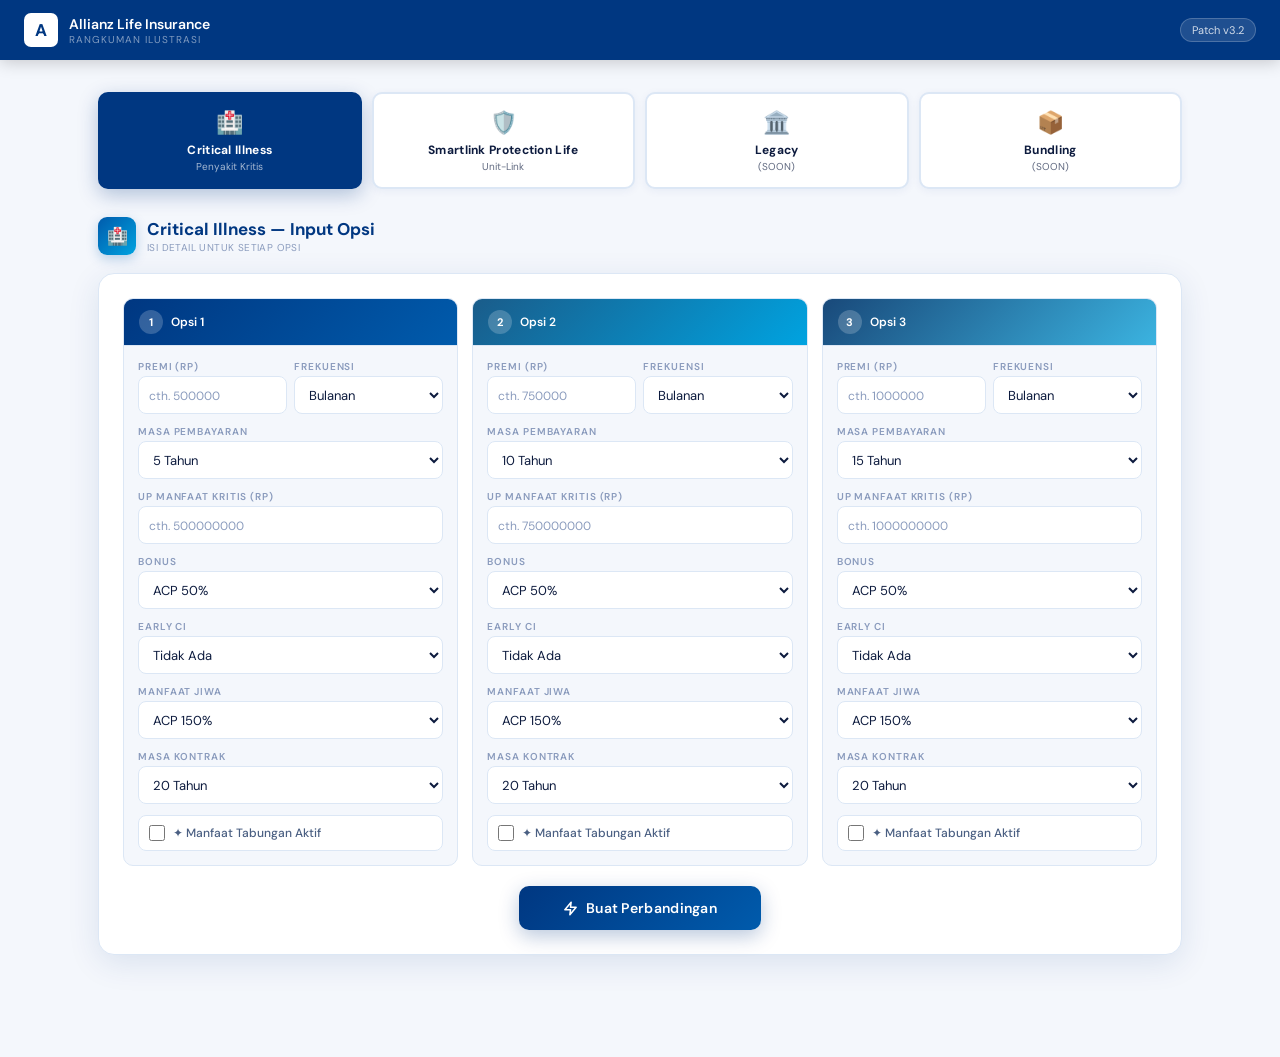
==== index.html @ 0ed9e5e1 "Update index.html" ====
<!DOCTYPE html>
<html lang="id">
<head>
<meta charset="UTF-8"/>
<link rel="apple-touch-icon" sizes="1024x1024" href="./icon-1024x1024.png">
<link rel="manifest" href="./manifest.json">
<meta name="viewport" content="width=device-width, initial-scale=1.0"/>
<meta name="apple-mobile-web-app-capable" content="yes"/>
<meta name="apple-mobile-web-app-status-bar-style" content="black-translucent"/>
<meta name="apple-mobile-web-app-title" content="Venterprise App"/>
<title>Proposal Tool</title>
<style>
@import url('https://fonts.googleapis.com/css2?family=DM+Sans:wght@300;400;500;600;700&display=swap');
:root{
  --blue:#003781;--blue-mid:#005BAC;--accent:#00A3E0;--blue-sky:#E8F1FB;
  --green:#1A9E6B;--green-bg:#DCFAED;--red:#D0021B;
  --gold:#C9A84C;--gold-bg:#FDF6E3;
  --bg:#F4F7FC;--card:#fff;--border:#DCE7F5;
  --text:#0D1B3E;--text2:#4A5F82;--text3:#8A9BBD;
  --sh:0 8px 32px rgba(0,55,129,.11);--sh-lg:0 20px 60px rgba(0,55,129,.15);
  --r:16px;--rsm:10px;
}
*,*::before,*::after{box-sizing:border-box;margin:0;padding:0}
body{font-family:'DM Sans',sans-serif;background:var(--bg);color:var(--text);min-height:100vh}

/* ── TOPBAR ── */
.topbar{background:var(--blue);height:60px;display:flex;align-items:center;justify-content:space-between;padding:0 24px;position:sticky;top:0;z-index:200;box-shadow:0 2px 16px rgba(0,0,0,.2)}
.tl{display:flex;align-items:center;gap:11px}
.lbox{width:34px;height:34px;background:#fff;border-radius:7px;display:flex;align-items:center;justify-content:center;font-size:17px;font-weight:700;color:var(--blue)}
.ttl{font-size:14px;font-weight:600;color:#fff}
.tsub{font-size:10px;color:rgba(255,255,255,.5);letter-spacing:1px;text-transform:uppercase}
.tbadge{background:rgba(255,255,255,.12);border:1px solid rgba(255,255,255,.2);color:rgba(255,255,255,.8);font-size:11px;padding:4px 11px;border-radius:20px}

/* ── PAGE ── */
.page{max-width:1120px;margin:0 auto;padding:32px 18px 80px}

/* ── PRODUCT TABS ── */
.prod-tabs{display:flex;gap:10px;margin-bottom:28px;flex-wrap:wrap}
.ptab{flex:1;min-width:120px;padding:14px 10px;border:2px solid var(--border);border-radius:var(--rsm);background:#fff;cursor:pointer;text-align:center;transition:all .18s;box-shadow:0 2px 8px rgba(0,55,129,.06)}
.ptab:hover{border-color:var(--blue-mid);transform:translateY(-1px)}
.ptab.active{border-color:var(--blue);background:var(--blue);color:#fff;box-shadow:0 6px 20px rgba(0,55,129,.28)}
.ptab-ico{font-size:22px;margin-bottom:5px}
.ptab-lbl{font-size:12px;font-weight:700;letter-spacing:.3px}
.ptab-sub{font-size:10px;opacity:.65;margin-top:2px}

/* ── SECTION HEADER ── */
.sec-hd{display:flex;align-items:center;gap:11px;margin-bottom:18px}
.sec-ico{width:38px;height:38px;border-radius:9px;background:linear-gradient(135deg,var(--blue-mid),var(--accent));display:flex;align-items:center;justify-content:center;font-size:17px;box-shadow:0 4px 12px rgba(0,91,172,.25)}
.sec-lbl{font-size:17px;font-weight:700;color:var(--blue)}
.sec-lbl small{display:block;font-size:10px;font-weight:400;color:var(--text3);letter-spacing:.4px;margin-top:1px}

/* ── CARD ── */
.card{background:#fff;border-radius:var(--r);box-shadow:var(--sh);border:1px solid var(--border);padding:24px;margin-bottom:22px}

/* ── OPTS GRID ── */
.opts-grid{display:grid;grid-template-columns:repeat(3,1fr);gap:14px}
.opt-col{background:var(--bg);border-radius:var(--rsm);border:1.5px solid var(--border);overflow:hidden;transition:border-color .18s,box-shadow .18s}
.opt-col:hover{border-color:var(--blue-mid);box-shadow:0 2px 10px rgba(0,55,129,.1)}
.opt-hd{padding:11px 15px;display:flex;align-items:center;gap:8px;border-bottom:1px solid var(--border)}
.opt-hd.c1{background:linear-gradient(135deg,var(--blue),var(--blue-mid))}
.opt-hd.c2{background:linear-gradient(135deg,#1a5c8a,var(--accent))}
.opt-hd.c3{background:linear-gradient(135deg,#19497a,#3bb3e0)}
.opt-num{width:24px;height:24px;border-radius:50%;background:rgba(255,255,255,.2);display:flex;align-items:center;justify-content:center;font-size:11px;font-weight:700;color:#fff}
.opt-title{font-size:12px;font-weight:600;color:#fff}
.opt-fields{padding:14px;display:flex;flex-direction:column;gap:11px}

/* ── FIELD ── */
.fld label{display:block;font-size:10px;font-weight:600;letter-spacing:.9px;text-transform:uppercase;color:var(--text3);margin-bottom:3px}
.fld input,.fld select{width:100%;height:38px;border:1.5px solid var(--border);border-radius:8px;padding:0 10px;font-family:'DM Sans',sans-serif;font-size:13px;color:var(--text);background:#fff;outline:none;transition:border-color .16s,box-shadow .16s}
.fld input:focus,.fld select:focus{border-color:var(--blue-mid);box-shadow:0 0 0 3px rgba(0,91,172,.08)}
.fld input::placeholder{color:var(--text3);font-size:12px}
.fld-row{display:grid;grid-template-columns:1fr 1fr;gap:7px}

/* ── CHECKBOX FIELD ── */
.chk-fld{display:flex;align-items:center;gap:8px;cursor:pointer;padding:9px 10px;border:1.5px solid var(--border);border-radius:8px;background:#fff;transition:border-color .16s,background .16s}
.chk-fld:hover{border-color:var(--blue-mid)}
.chk-fld.checked{border-color:var(--green);background:var(--green-bg)}
.chk-fld input[type=checkbox]{width:16px;height:16px;accent-color:var(--green);cursor:pointer;flex-shrink:0}
.chk-fld span{font-size:12px;font-weight:500;color:var(--text2)}

/* ── BTN ── */
.btn-row{display:flex;justify-content:center;margin-top:20px}
.btn-gen{background:linear-gradient(135deg,var(--blue),var(--blue-mid));color:#fff;border:none;border-radius:var(--rsm);padding:13px 44px;font-family:'DM Sans',sans-serif;font-size:14px;font-weight:600;cursor:pointer;letter-spacing:.3px;display:flex;align-items:center;gap:8px;box-shadow:0 6px 20px rgba(0,55,129,.28);transition:transform .14s,box-shadow .14s}
.btn-gen:hover{transform:translateY(-2px);box-shadow:0 10px 28px rgba(0,55,129,.36)}

/* ── PANEL VISIBILITY ── */
.prod-panel{display:none}
.prod-panel.active{display:block}

/* ── DIVIDER ── */
.divider{height:2px;background:linear-gradient(to right,transparent,var(--border),transparent);margin:32px 0;display:none}

/* ── RESULT ── */
.result-area{display:none}
.result-area.on{display:block}
.res-card{background:#fff;border-radius:20px;box-shadow:var(--sh-lg);border:1px solid var(--border);overflow:hidden}

/* Result header */
.res-hd{background:linear-gradient(135deg,var(--blue) 0%,var(--blue-mid) 60%,var(--accent) 100%);padding:28px 32px;position:relative;overflow:hidden}
.res-hd::before{content:'';position:absolute;top:-40px;right:-40px;width:160px;height:160px;border-radius:50%;background:rgba(255,255,255,.05)}
.res-logo-row{display:flex;align-items:center;gap:9px;margin-bottom:10px}
.res-logo-box{width:30px;height:30px;background:#fff;border-radius:6px;display:flex;align-items:center;justify-content:center;font-size:15px;font-weight:700;color:var(--blue)}
.res-logo-txt{font-size:10px;letter-spacing:2px;text-transform:uppercase;color:rgba(255,255,255,.6)}
.res-title{font-size:22px;font-weight:700;color:#fff;line-height:1.25;margin-bottom:4px}
.res-sub{font-size:12px;color:rgba(255,255,255,.5)}

/* Value pills */
.vpills{display:flex;gap:10px;padding:18px 32px;background:var(--blue-sky);border-bottom:1px solid var(--border);flex-wrap:wrap}
.vpill{display:flex;align-items:flex-start;gap:9px;background:#fff;border-radius:var(--rsm);padding:11px 14px;border:1.5px solid var(--border);box-shadow:0 2px 6px rgba(0,55,129,.06);flex:1;min-width:180px}
.vpill-ico{font-size:18px;margin-top:1px;flex-shrink:0}
.vpill-lbl{font-size:10px;font-weight:700;letter-spacing:.9px;text-transform:uppercase;color:var(--text3);margin-bottom:2px}
.vpill-txt{font-size:12px;font-weight:500;color:var(--text2);line-height:1.4}

/* Table */
.tbl-wrap{padding:24px 32px;overflow-x:auto}
.ctbl{width:100%;border-collapse:separate;border-spacing:0}
.ctbl thead tr{background:var(--blue)}
.ctbl thead th{padding:13px 16px;text-align:left;color:#fff;font-size:12px;font-weight:600;letter-spacing:.3px}
.ctbl thead th:first-child{border-radius:var(--rsm) 0 0 0}
.ctbl thead th:last-child{border-radius:0 var(--rsm) 0 0}
.ctbl thead th:nth-child(2){background:var(--blue-mid)}
.ctbl thead th:nth-child(3){background:#1a6ba0}
.ctbl thead th:nth-child(4){background:#1e7fbd}
.ctbl tbody tr:nth-child(even) td{background:#F8FAFD}
.ctbl tbody tr:nth-child(odd) td{background:#fff}
.ctbl tbody tr:hover td{background:var(--blue-sky);transition:background .1s}
.ctbl td{padding:13px 16px;border-bottom:1px solid var(--border);vertical-align:top}
.ctbl tbody tr:last-child td{border-bottom:none}
.row-lbl{display:flex;align-items:center;gap:6px;font-size:12px;font-weight:600;color:var(--text2);white-space:nowrap}
.cv{font-size:14px;font-weight:700;color:var(--text)}
.csub{font-size:11px;color:var(--text2);margin-top:3px;line-height:1.4}
.cnote{font-size:10px;color:var(--text3);margin-top:3px;font-style:italic}
.w-yes{display:inline-flex;align-items:center;gap:4px;color:var(--green);font-size:13px;font-weight:700}
.w-no{display:inline-flex;align-items:center;gap:4px;color:var(--red);font-size:13px;font-weight:700}

/* Daily row */
.daily-row td{background:linear-gradient(135deg,var(--blue-sky),#ddeeff)!important;border-top:2px solid var(--blue-mid)!important}
.daily-lbl{font-size:11px;font-weight:700;color:var(--blue);letter-spacing:.5px;text-transform:uppercase}
.daily-val{font-size:16px;font-weight:700;color:var(--blue-mid)}
.daily-sub{font-size:10px;color:var(--text3)}

/* Footer */
.res-ft{background:var(--blue);padding:16px 32px;display:flex;align-items:center;justify-content:space-between;flex-wrap:wrap;gap:6px}
.ft-disc{font-size:10px;color:rgba(255,255,255,.38);max-width:460px;line-height:1.5}
.ft-date{font-size:10px;color:rgba(255,255,255,.45)}

/* Action btns */
.act-btns{display:flex;gap:10px;justify-content:center;margin-top:20px;flex-wrap:wrap}
.btn-act{display:flex;align-items:center;gap:6px;border:none;border-radius:var(--rsm);padding:11px 22px;font-family:'DM Sans',sans-serif;font-size:13px;font-weight:600;cursor:pointer;transition:transform .13s}
.btn-act:hover{transform:translateY(-2px)}
.btn-print{background:#fff;color:var(--blue);border:2px solid var(--blue);box-shadow:0 2px 8px rgba(0,55,129,.1)}
.btn-pdf{background:linear-gradient(135deg,var(--blue),var(--accent));color:#fff;box-shadow:0 4px 14px rgba(0,55,129,.26)}
.btn-reset{background:#fff;color:var(--text2);border:2px solid var(--border)}

/* Anim */
@keyframes fadeUp{from{opacity:0;transform:translateY(16px)}to{opacity:1;transform:none}}
.fade{animation:fadeUp .38s ease both}
.d1{animation-delay:.07s}.d2{animation-delay:.14s}.d3{animation-delay:.2s}

/* Print */
@media print{
  body{background:#fff}
  .topbar,.prod-tabs,.input-section,.divider,.act-btns{display:none!important}
  .result-area{display:block!important}
  .page{padding:0;max-width:100%}
  .res-card{box-shadow:none;border:none}
  .res-hd,.ctbl thead,.vpills,.res-ft,.daily-row td{-webkit-print-color-adjust:exact;print-color-adjust:exact}
}

/* Responsive */
@media(max-width:860px){
  .opts-grid{grid-template-columns:1fr}
  .prod-tabs{gap:7px}
  .ptab{min-width:calc(50% - 4px)}
  .tbl-wrap{padding:14px}
  .vpills{padding:13px}
  .res-hd{padding:20px 16px}
  .res-ft{padding:13px 16px}
  .topbar{padding:0 13px}
  .tbadge{display:none}
}
</style>
</head>
<body>

<nav class="topbar">
  <div class="tl">
    <div class="lbox">A</div>
    <div>
      <div class="ttl">Allianz Life Insurance</div>
      <div class="tsub">Rangkuman Ilustrasi</div>
    </div>
  </div>
  <div class="tbadge">Patch v3.2</div>
</nav>

<div class="page">

  <!-- ═══ PRODUCT TABS ═══ -->
  <div class="prod-tabs">
    <div class="ptab active" onclick="switchTab('ci')">
      <div class="ptab-ico">🏥</div>
      <div class="ptab-lbl">Critical Illness</div>
      <div class="ptab-sub">Penyakit Kritis</div>
    </div>
    <div class="ptab" onclick="switchTab('spl')">
      <div class="ptab-ico">🛡️</div>
      <div class="ptab-lbl">Smartlink Protection Life</div>
      <div class="ptab-sub">Unit-Link</div>
    </div>
    <div class="ptab" onclick="switchTab('legacy')">
      <div class="ptab-ico">🏛️</div>
      <div class="ptab-lbl">Legacy</div>
      <div class="ptab-sub">(SOON)</div>
    </div>
    <div class="ptab" onclick="switchTab('bundling')">
      <div class="ptab-ico">📦</div>
      <div class="ptab-lbl">Bundling</div>
      <div class="ptab-sub">(SOON)</div>
    </div>
  </div>

  <!-- ══════════════════════════════════════════════ -->
  <!-- PANEL 1: CRITICAL ILLNESS                      -->
  <!-- ══════════════════════════════════════════════ -->
  <div class="prod-panel active" id="panel-ci">
    <div class="input-section">
      <div class="sec-hd">
        <div class="sec-ico">🏥</div>
        <div class="sec-lbl">Critical Illness — Input Opsi<small>ISI DETAIL UNTUK SETIAP OPSI</small></div>
      </div>
      <div class="card">
        <div class="opts-grid">

          <!-- CI OPT 1 -->
          <div class="opt-col">
            <div class="opt-hd c1"><div class="opt-num">1</div><div class="opt-title">Opsi 1</div></div>
            <div class="opt-fields">
              <div class="fld-row">
                <div class="fld"><label>Premi (Rp)</label><input type="number" id="ci-p1" placeholder="cth. 500000" min="0"/></div>
                <div class="fld"><label>Frekuensi</label>
                  <select id="ci-f1">
                    <option value="12">Bulanan</option>
                    <option value="4">Kuartalan</option>
                    <option value="2">Semesteran</option>
                    <option value="1">Tahunan</option>
                  </select>
                </div>
              </div>
              <div class="fld"><label>Masa Pembayaran</label>
                <select id="ci-mp1">
                  <option value="5">5 Tahun</option>
                  <option value="10">10 Tahun</option>
                  <option value="15">15 Tahun</option>
                </select>
              </div>
              <div class="fld"><label>UP Manfaat Kritis (Rp)</label><input type="number" id="ci-up1" placeholder="cth. 500000000" min="0"/></div>
              <div class="fld"><label>Bonus</label>
                <select id="ci-bonus1">
                  <option value="acp">ACP 50%</option>
                  <option value="hasanah">Hasanah Booster</option>
                </select>
              </div>
              <div class="fld"><label>Early CI</label>
                <select id="ci-early1">
                  <option value="0">Tidak Ada</option>
                  <option value="25">Early CI 25%</option>
                  <option value="50">Early CI 50%</option>
                </select>
              </div>
              <div class="fld"><label>Manfaat Jiwa</label>
                <select id="ci-jiwa1">
                  <option value="acp150">ACP 150%</option>
                  <option value="hasanah">Hasanah</option>
                </select>
              </div>
              <div class="fld"><label>Masa Kontrak</label>
                <select id="ci-mk1">
                  <option value="20">20 Tahun</option>
                  <option value="30">30 Tahun</option>
                </select>
              </div>
              <label class="chk-fld" id="chk-ci-tab1" onclick="toggleChk(this)">
                <input type="checkbox" id="ci-tab1"/>
                <span>✦ Manfaat Tabungan Aktif</span>
              </label>
            </div>
          </div>

          <!-- CI OPT 2 -->
          <div class="opt-col">
            <div class="opt-hd c2"><div class="opt-num">2</div><div class="opt-title">Opsi 2</div></div>
            <div class="opt-fields">
              <div class="fld-row">
                <div class="fld"><label>Premi (Rp)</label><input type="number" id="ci-p2" placeholder="cth. 750000" min="0"/></div>
                <div class="fld"><label>Frekuensi</label>
                  <select id="ci-f2">
                    <option value="12">Bulanan</option>
                    <option value="4">Kuartalan</option>
                    <option value="2">Semesteran</option>
                    <option value="1">Tahunan</option>
                  </select>
                </div>
              </div>
              <div class="fld"><label>Masa Pembayaran</label>
                <select id="ci-mp2">
                  <option value="5">5 Tahun</option>
                  <option value="10" selected>10 Tahun</option>
                  <option value="15">15 Tahun</option>
                </select>
              </div>
              <div class="fld"><label>UP Manfaat Kritis (Rp)</label><input type="number" id="ci-up2" placeholder="cth. 750000000" min="0"/></div>
              <div class="fld"><label>Bonus</label>
                <select id="ci-bonus2">
                  <option value="acp">ACP 50%</option>
                  <option value="hasanah">Hasanah Booster</option>
                </select>
              </div>
              <div class="fld"><label>Early CI</label>
                <select id="ci-early2">
                  <option value="0">Tidak Ada</option>
                  <option value="25">Early CI 25%</option>
                  <option value="50">Early CI 50%</option>
                </select>
              </div>
              <div class="fld"><label>Manfaat Jiwa</label>
                <select id="ci-jiwa2">
                  <option value="acp150">ACP 150%</option>
                  <option value="hasanah">Hasanah</option>
                </select>
              </div>
              <div class="fld"><label>Masa Kontrak</label>
                <select id="ci-mk2">
                  <option value="20">20 Tahun</option>
                  <option value="30">30 Tahun</option>
                </select>
              </div>
              <label class="chk-fld" id="chk-ci-tab2" onclick="toggleChk(this)">
                <input type="checkbox" id="ci-tab2"/>
                <span>✦ Manfaat Tabungan Aktif</span>
              </label>
            </div>
          </div>

          <!-- CI OPT 3 -->
          <div class="opt-col">
            <div class="opt-hd c3"><div class="opt-num">3</div><div class="opt-title">Opsi 3</div></div>
            <div class="opt-fields">
              <div class="fld-row">
                <div class="fld"><label>Premi (Rp)</label><input type="number" id="ci-p3" placeholder="cth. 1000000" min="0"/></div>
                <div class="fld"><label>Frekuensi</label>
                  <select id="ci-f3">
                    <option value="12">Bulanan</option>
                    <option value="4">Kuartalan</option>
                    <option value="2">Semesteran</option>
                    <option value="1">Tahunan</option>
                  </select>
                </div>
              </div>
              <div class="fld"><label>Masa Pembayaran</label>
                <select id="ci-mp3">
                  <option value="5">5 Tahun</option>
                  <option value="10">10 Tahun</option>
                  <option value="15" selected>15 Tahun</option>
                </select>
              </div>
              <div class="fld"><label>UP Manfaat Kritis (Rp)</label><input type="number" id="ci-up3" placeholder="cth. 1000000000" min="0"/></div>
              <div class="fld"><label>Bonus</label>
                <select id="ci-bonus3">
                  <option value="acp">ACP 50%</option>
                  <option value="hasanah">Hasanah Booster</option>
                </select>
              </div>
              <div class="fld"><label>Early CI</label>
                <select id="ci-early3">
                  <option value="0">Tidak Ada</option>
                  <option value="25">Early CI 25%</option>
                  <option value="50">Early CI 50%</option>
                </select>
              </div>
              <div class="fld"><label>Manfaat Jiwa</label>
                <select id="ci-jiwa3">
                  <option value="acp150">ACP 150%</option>
                  <option value="hasanah">Hasanah</option>
                </select>
              </div>
              <div class="fld"><label>Masa Kontrak</label>
                <select id="ci-mk3">
                  <option value="20">20 Tahun</option>
                  <option value="30">30 Tahun</option>
                </select>
              </div>
              <label class="chk-fld" id="chk-ci-tab3" onclick="toggleChk(this)">
                <input type="checkbox" id="ci-tab3"/>
                <span>✦ Manfaat Tabungan Aktif</span>
              </label>
            </div>
          </div>
        </div>
        <div class="btn-row">
          <button class="btn-gen" onclick="generateCI()">
            <svg width="15" height="15" viewBox="0 0 24 24" fill="none" stroke="currentColor" stroke-width="2.5" stroke-linecap="round" stroke-linejoin="round"><polyline points="13 2 3 14 12 14 11 22 21 10 12 10 13 2"></polyline></svg>
            Buat Perbandingan
          </button>
        </div>
      </div>
    </div>

    <div class="divider" id="ci-divider"></div>
    <div class="result-area" id="ci-result">
      <div class="sec-hd fade"><div class="sec-ico">📊</div><div class="sec-lbl">Hasil Perbandingan — Critical Illness<small>SIAP SCREENSHOT ATAU CETAK</small></div></div>
      <div class="res-card fade d1">
        <div class="res-hd">
          <div class="res-logo-row"><div class="res-logo-box">A</div><div class="res-logo-txt">Allianz — Critical Illness Proposal</div></div>
          <div class="res-title">Perbandingan Proteksi<br>Penyakit Kritis</div>
          <div class="res-sub" id="ci-res-sub">—</div>
        </div>
        <div class="vpills fade d2">
          <div class="vpill"><div class="vpill-ico">🏥</div><div><div class="vpill-lbl">77 Jenis Penyakit Kritis</div><div class="vpill-txt">Perlindungan menyeluruh dari diagnosa hingga pengobatan.</div></div></div>
          <div class="vpill"><div class="vpill-ico">💰</div><div><div class="vpill-lbl">Finansial Terjaga</div><div class="vpill-txt">Saat kritis, biaya ditanggung — keluarga tidak ikut terbebani.</div></div></div>
          <div class="vpill"><div class="vpill-ico">🛡️</div><div><div class="vpill-lbl">Perlindungan Jiwa</div><div class="vpill-txt">Keluarga tetap melanjutkan hidup dengan standar yang sama.</div></div></div>
        </div>
        <div class="tbl-wrap fade d3"><table class="ctbl"><thead><tr><th>Manfaat</th><th>Opsi 1</th><th>Opsi 2</th><th>Opsi 3</th></tr></thead><tbody id="ci-tbody"></tbody></table></div>
        <div class="res-ft"><div class="ft-disc">Perbandingan ini disiapkan oleh agen Allianz. Detail manfaat mengacu pada kontrak polis yang berlaku.</div><div class="ft-date" id="ci-ft-date">—</div></div>
      </div>
      <div class="act-btns">
        <button class="btn-act btn-reset" onclick="resetResult('ci')">↩ Edit</button>
        <button class="btn-act btn-print" onclick="window.print()">🖨️ Cetak</button>
        <button class="btn-act btn-pdf" onclick="unduhPDF('Critical Illness')">📄 Unduh PDF</button>
      </div>
    </div>
  </div>

  <!-- ══════════════════════════════════════════════ -->
  <!-- PANEL 2: SMARTLINK PROTECTION LIFE             -->
  <!-- ══════════════════════════════════════════════ -->
  <div class="prod-panel" id="panel-spl">
    <div class="input-section">
      <div class="sec-hd">
        <div class="sec-ico">🛡️</div>
        <div class="sec-lbl">Smartlink Protection Life — Input Opsi<small>ISI DETAIL UNTUK SETIAP OPSI</small></div>
      </div>
      <div class="card">
        <div class="opts-grid">

          <!-- SPL OPT 1 -->
          <div class="opt-col">
            <div class="opt-hd c1"><div class="opt-num">1</div><div class="opt-title">Opsi 1</div></div>
            <div class="opt-fields">
              <div class="fld-row">
                <div class="fld"><label>Premi (Rp)</label><input type="number" id="spl-p1" placeholder="cth. 500000" min="0"/></div>
                <div class="fld"><label>Frekuensi</label>
                  <select id="spl-f1">
                    <option value="12">Bulanan</option>
                    <option value="4">Kuartalan</option>
                    <option value="2">Semesteran</option>
                    <option value="1">Tahunan</option>
                  </select>
                </div>
              </div>
              <div class="fld"><label>Masa Pembayaran</label>
                <select id="spl-mp1">
                  <option value="5">5 Tahun</option>
                  <option value="10">10 Tahun</option>
                  <option value="15">15 Tahun</option>
                </select>
              </div>
              <div class="fld"><label>Proteksi Jiwa (Rp)</label><input type="number" id="spl-j1" placeholder="cth. 500000000" min="0"/></div>
              <div class="fld"><label>Penyakit Kritis (Rp)</label><input type="number" id="spl-k1" placeholder="cth. 250000000" min="0"/></div>
              <div class="fld"><label>Kecelakaan (Rp)</label><input type="number" id="spl-a1" placeholder="opsional" min="0"/></div>
              <label class="chk-fld" id="chk-spl-bp1" onclick="toggleChk(this)">
                <input type="checkbox" id="spl-bp1"/>
                <span>✦ Bebas Premi Aktif</span>
              </label>
            </div>
          </div>

          <!-- SPL OPT 2 -->
          <div class="opt-col">
            <div class="opt-hd c2"><div class="opt-num">2</div><div class="opt-title">Opsi 2</div></div>
            <div class="opt-fields">
              <div class="fld-row">
                <div class="fld"><label>Premi (Rp)</label><input type="number" id="spl-p2" placeholder="cth. 750000" min="0"/></div>
                <div class="fld"><label>Frekuensi</label>
                  <select id="spl-f2">
                    <option value="12">Bulanan</option>
                    <option value="4">Kuartalan</option>
                    <option value="2">Semesteran</option>
                    <option value="1">Tahunan</option>
                  </select>
                </div>
              </div>
              <div class="fld"><label>Masa Pembayaran</label>
                <select id="spl-mp2">
                  <option value="5">5 Tahun</option>
                  <option value="10" selected>10 Tahun</option>
                  <option value="15">15 Tahun</option>
                </select>
              </div>
              <div class="fld"><label>Proteksi Jiwa (Rp)</label><input type="number" id="spl-j2" placeholder="cth. 750000000" min="0"/></div>
              <div class="fld"><label>Penyakit Kritis (Rp)</label><input type="number" id="spl-k2" placeholder="cth. 400000000" min="0"/></div>
              <div class="fld"><label>Kecelakaan (Rp)</label><input type="number" id="spl-a2" placeholder="opsional" min="0"/></div>
              <label class="chk-fld" id="chk-spl-bp2" onclick="toggleChk(this)">
                <input type="checkbox" id="spl-bp2"/>
                <span>✦ Bebas Premi Aktif</span>
              </label>
            </div>
          </div>

          <!-- SPL OPT 3 -->
          <div class="opt-col">
            <div class="opt-hd c3"><div class="opt-num">3</div><div class="opt-title">Opsi 3</div></div>
            <div class="opt-fields">
              <div class="fld-row">
                <div class="fld"><label>Premi (Rp)</label><input type="number" id="spl-p3" placeholder="cth. 1000000" min="0"/></div>
                <div class="fld"><label>Frekuensi</label>
                  <select id="spl-f3">
                    <option value="12">Bulanan</option>
                    <option value="4">Kuartalan</option>
                    <option value="2">Semesteran</option>
                    <option value="1">Tahunan</option>
                  </select>
                </div>
              </div>
              <div class="fld"><label>Masa Pembayaran</label>
                <select id="spl-mp3">
                  <option value="5">5 Tahun</option>
                  <option value="10">10 Tahun</option>
                  <option value="15" selected>15 Tahun</option>
                </select>
              </div>
              <div class="fld"><label>Proteksi Jiwa (Rp)</label><input type="number" id="spl-j3" placeholder="cth. 1000000000" min="0"/></div>
              <div class="fld"><label>Penyakit Kritis (Rp)</label><input type="number" id="spl-k3" placeholder="cth. 600000000" min="0"/></div>
              <div class="fld"><label>Kecelakaan (Rp)</label><input type="number" id="spl-a3" placeholder="opsional" min="0"/></div>
              <label class="chk-fld" id="chk-spl-bp3" onclick="toggleChk(this)">
                <input type="checkbox" id="spl-bp3"/>
                <span>✦ Bebas Premi Aktif</span>
              </label>
            </div>
          </div>
        </div>
        <div class="btn-row">
          <button class="btn-gen" onclick="generateSPL()">
            <svg width="15" height="15" viewBox="0 0 24 24" fill="none" stroke="currentColor" stroke-width="2.5" stroke-linecap="round" stroke-linejoin="round"><polyline points="13 2 3 14 12 14 11 22 21 10 12 10 13 2"></polyline></svg>
            Buat Perbandingan
          </button>
        </div>
      </div>
    </div>
    <div class="divider" id="spl-divider"></div>
    <div class="result-area" id="spl-result">
      <div class="sec-hd fade"><div class="sec-ico">📊</div><div class="sec-lbl">Hasil Perbandingan — Smartlink Protection Life<small>SIAP SCREENSHOT ATAU CETAK</small></div></div>
      <div class="res-card fade d1">
        <div class="res-hd">
          <div class="res-logo-row"><div class="res-logo-box">A</div><div class="res-logo-txt">Allianz — Smartlink Protection Life</div></div>
          <div class="res-title">Perbandingan Proteksi<br>Jiwa & Kesehatan</div>
          <div class="res-sub" id="spl-res-sub">—</div>
        </div>
        <div class="vpills fade d2">
          <div class="vpill"><div class="vpill-ico">🛡️</div><div><div class="vpill-lbl">Proteksi Jiwa</div><div class="vpill-txt">Keluarga tetap melanjutkan hidup tanpa menurunkan standar.</div></div></div>
          <div class="vpill"><div class="vpill-ico">🏥</div><div><div class="vpill-lbl">Penyakit Kritis</div><div class="vpill-txt">Biaya pengobatan tidak membebani keuangan keluarga.</div></div></div>
          <div class="vpill"><div class="vpill-ico">✅</div><div><div class="vpill-lbl">Bebas Premi</div><div class="vpill-txt">Perlindungan tetap aktif meski kondisi keuangan berubah.</div></div></div>
        </div>
        <div class="tbl-wrap fade d3"><table class="ctbl"><thead><tr><th>Manfaat</th><th>Opsi 1</th><th>Opsi 2</th><th>Opsi 3</th></tr></thead><tbody id="spl-tbody"></tbody></table></div>
        <div class="res-ft"><div class="ft-disc">Perbandingan ini disiapkan oleh agen Allianz. Detail manfaat mengacu pada kontrak polis yang berlaku.</div><div class="ft-date" id="spl-ft-date">—</div></div>
      </div>
      <div class="act-btns">
        <button class="btn-act btn-reset" onclick="resetResult('spl')">↩ Edit</button>
        <button class="btn-act btn-print" onclick="window.print()">🖨️ Cetak</button>
        <button class="btn-act btn-pdf" onclick="unduhPDF('Smartlink Protection Life')">📄 Unduh PDF</button>
      </div>
    </div>
  </div>

  <!-- ══════════════════════════════════════════════ -->
  <!-- PANEL 3: LEGACY                                -->
  <!-- ══════════════════════════════════════════════ -->
  <div class="prod-panel" id="panel-legacy">
    <div class="input-section">
      <div class="sec-hd">
        <div class="sec-ico">🏛️</div>
        <div class="sec-lbl">Legacy — Input Opsi<small>WARISAN, INVESTASI & PERLINDUNGAN JANGKA PANJANG</small></div>
      </div>
      <div class="card">
        <div class="opts-grid">

          <!-- LEGACY OPT 1 -->
          <div class="opt-col">
            <div class="opt-hd c1"><div class="opt-num">1</div><div class="opt-title">Opsi 1</div></div>
            <div class="opt-fields">
              <div class="fld-row">
                <div class="fld"><label>Premi (Rp)</label><input type="number" id="leg-p1" placeholder="cth. 1000000" min="0"/></div>
                <div class="fld"><label>Frekuensi</label>
                  <select id="leg-f1">
                    <option value="12">Bulanan</option>
                    <option value="4">Kuartalan</option>
                    <option value="2">Semesteran</option>
                    <option value="1">Tahunan</option>
                  </select>
                </div>
              </div>
              <div class="fld"><label>Masa Pembayaran</label>
                <select id="leg-mp1">
                  <option value="5">5 Tahun</option>
                  <option value="10">10 Tahun</option>
                  <option value="15">15 Tahun</option>
                </select>
              </div>
              <div class="fld"><label>Uang Pertanggungan Jiwa (Rp)</label><input type="number" id="leg-j1" placeholder="cth. 1000000000" min="0"/></div>
              <div class="fld"><label>Target Warisan / Nilai Investasi (Rp)</label><input type="number" id="leg-inv1" placeholder="cth. 2000000000" min="0"/></div>
              <div class="fld"><label>Masa Kontrak</label>
                <select id="leg-mk1">
                  <option value="20">20 Tahun</option>
                  <option value="30">30 Tahun</option>
                  <option value="99">Seumur Hidup</option>
                </select>
              </div>
              <label class="chk-fld" id="chk-leg-ci1" onclick="toggleChk(this)">
                <input type="checkbox" id="leg-ci1"/>
                <span>✦ Rider Penyakit Kritis</span>
              </label>
              <label class="chk-fld" id="chk-leg-bp1" onclick="toggleChk(this)">
                <input type="checkbox" id="leg-bp1"/>
                <span>✦ Bebas Premi</span>
              </label>
            </div>
          </div>

          <!-- LEGACY OPT 2 -->
          <div class="opt-col">
            <div class="opt-hd c2"><div class="opt-num">2</div><div class="opt-title">Opsi 2</div></div>
            <div class="opt-fields">
              <div class="fld-row">
                <div class="fld"><label>Premi (Rp)</label><input type="number" id="leg-p2" placeholder="cth. 2000000" min="0"/></div>
                <div class="fld"><label>Frekuensi</label>
                  <select id="leg-f2">
                    <option value="12">Bulanan</option>
                    <option value="4">Kuartalan</option>
                    <option value="2">Semesteran</option>
                    <option value="1">Tahunan</option>
                  </select>
                </div>
              </div>
              <div class="fld"><label>Masa Pembayaran</label>
                <select id="leg-mp2">
                  <option value="5">5 Tahun</option>
                  <option value="10" selected>10 Tahun</option>
                  <option value="15">15 Tahun</option>
                </select>
              </div>
              <div class="fld"><label>Uang Pertanggungan Jiwa (Rp)</label><input type="number" id="leg-j2" placeholder="cth. 2000000000" min="0"/></div>
              <div class="fld"><label>Target Warisan / Nilai Investasi (Rp)</label><input type="number" id="leg-inv2" placeholder="cth. 4000000000" min="0"/></div>
              <div class="fld"><label>Masa Kontrak</label>
                <select id="leg-mk2">
                  <option value="20">20 Tahun</option>
                  <option value="30">30 Tahun</option>
                  <option value="99">Seumur Hidup</option>
                </select>
              </div>
              <label class="chk-fld" id="chk-leg-ci2" onclick="toggleChk(this)">
                <input type="checkbox" id="leg-ci2"/>
                <span>✦ Rider Penyakit Kritis</span>
              </label>
              <label class="chk-fld" id="chk-leg-bp2" onclick="toggleChk(this)">
                <input type="checkbox" id="leg-bp2"/>
                <span>✦ Bebas Premi</span>
              </label>
            </div>
          </div>

          <!-- LEGACY OPT 3 -->
          <div class="opt-col">
            <div class="opt-hd c3"><div class="opt-num">3</div><div class="opt-title">Opsi 3</div></div>
            <div class="opt-fields">
              <div class="fld-row">
                <div class="fld"><label>Premi (Rp)</label><input type="number" id="leg-p3" placeholder="cth. 3000000" min="0"/></div>
                <div class="fld"><label>Frekuensi</label>
                  <select id="leg-f3">
                    <option value="12">Bulanan</option>
                    <option value="4">Kuartalan</option>
                    <option value="2">Semesteran</option>
                    <option value="1">Tahunan</option>
                  </select>
                </div>
              </div>
              <div class="fld"><label>Masa Pembayaran</label>
                <select id="leg-mp3">
                  <option value="5">5 Tahun</option>
                  <option value="10">10 Tahun</option>
                  <option value="15" selected>15 Tahun</option>
                </select>
              </div>
              <div class="fld"><label>Uang Pertanggungan Jiwa (Rp)</label><input type="number" id="leg-j3" placeholder="cth. 3000000000" min="0"/></div>
              <div class="fld"><label>Target Warisan / Nilai Investasi (Rp)</label><input type="number" id="leg-inv3" placeholder="cth. 6000000000" min="0"/></div>
              <div class="fld"><label>Masa Kontrak</label>
                <select id="leg-mk3">
                  <option value="20">20 Tahun</option>
                  <option value="30">30 Tahun</option>
                  <option value="99">Seumur Hidup</option>
                </select>
              </div>
              <label class="chk-fld" id="chk-leg-ci3" onclick="toggleChk(this)">
                <input type="checkbox" id="leg-ci3"/>
                <span>✦ Rider Penyakit Kritis</span>
              </label>
              <label class="chk-fld" id="chk-leg-bp3" onclick="toggleChk(this)">
                <input type="checkbox" id="leg-bp3"/>
                <span>✦ Bebas Premi</span>
              </label>
            </div>
          </div>
        </div>
        <div class="btn-row">
          <button class="btn-gen" onclick="generateLegacy()">
            <svg width="15" height="15" viewBox="0 0 24 24" fill="none" stroke="currentColor" stroke-width="2.5" stroke-linecap="round" stroke-linejoin="round"><polyline points="13 2 3 14 12 14 11 22 21 10 12 10 13 2"></polyline></svg>
            Buat Perbandingan
          </button>
        </div>
      </div>
    </div>
    <div class="divider" id="legacy-divider"></div>
    <div class="result-area" id="legacy-result">
      <div class="sec-hd fade"><div class="sec-ico">📊</div><div class="sec-lbl">Hasil Perbandingan — Legacy<small>SIAP SCREENSHOT ATAU CETAK</small></div></div>
      <div class="res-card fade d1">
        <div class="res-hd" style="background:linear-gradient(135deg,#1a2a4a 0%,#003781 55%,#C9A84C 100%)">
          <div class="res-logo-row"><div class="res-logo-box">A</div><div class="res-logo-txt">Allianz — Legacy Planning</div></div>
          <div class="res-title">Perbandingan Rencana<br>Warisan & Perlindungan</div>
          <div class="res-sub" id="legacy-res-sub">—</div>
        </div>
        <div class="vpills fade d2">
          <div class="vpill"><div class="vpill-ico">🏛️</div><div><div class="vpill-lbl">Warisan Terencana</div><div class="vpill-txt">Pastikan aset dan nilai hidup Anda diwariskan dengan bermartabat.</div></div></div>
          <div class="vpill"><div class="vpill-ico">📈</div><div><div class="vpill-lbl">Nilai Tumbuh</div><div class="vpill-txt">Premi bekerja sebagai investasi jangka panjang yang terproteksi.</div></div></div>
          <div class="vpill"><div class="vpill-ico">🛡️</div><div><div class="vpill-lbl">Proteksi Jiwa Penuh</div><div class="vpill-txt">Keluarga terlindungi di setiap fase kehidupan.</div></div></div>
        </div>
        <div class="tbl-wrap fade d3"><table class="ctbl"><thead><tr><th>Manfaat</th><th>Opsi 1</th><th>Opsi 2</th><th>Opsi 3</th></tr></thead><tbody id="legacy-tbody"></tbody></table></div>
        <div class="res-ft"><div class="ft-disc">Proyeksi warisan bersifat ilustrasi. Nilai aktual bergantung pada kinerja investasi dan ketentuan polis.</div><div class="ft-date" id="legacy-ft-date">—</div></div>
      </div>
      <div class="act-btns">
        <button class="btn-act btn-reset" onclick="resetResult('legacy')">↩ Edit</button>
        <button class="btn-act btn-print" onclick="window.print()">🖨️ Cetak</button>
        <button class="btn-act btn-pdf" onclick="unduhPDF('Legacy')">📄 Unduh PDF</button>
      </div>
    </div>
  </div>

  <!-- ══════════════════════════════════════════════ -->
  <!-- PANEL 4: BUNDLING                              -->
  <!-- ══════════════════════════════════════════════ -->
  <div class="prod-panel" id="panel-bundling">
    <div class="input-section">
      <div class="sec-hd">
        <div class="sec-ico">📦</div>
        <div class="sec-lbl">Bundling — Input Opsi<small>PAKET KOMBINASI PROTEKSI</small></div>
      </div>
      <div class="card">
        <div class="opts-grid">

          <!-- BUNDLING OPT 1 -->
          <div class="opt-col">
            <div class="opt-hd c1"><div class="opt-num">1</div><div class="opt-title">Opsi 1</div></div>
            <div class="opt-fields">
              <div class="fld-row">
                <div class="fld"><label>Premi (Rp)</label><input type="number" id="bun-p1" placeholder="cth. 800000" min="0"/></div>
                <div class="fld"><label>Frekuensi</label>
                  <select id="bun-f1">
                    <option value="12">Bulanan</option>
                    <option value="4">Kuartalan</option>
                    <option value="2">Semesteran</option>
                    <option value="1">Tahunan</option>
                  </select>
                </div>
              </div>
              <div class="fld"><label>Proteksi Jiwa (Rp)</label><input type="number" id="bun-j1" placeholder="cth. 500000000" min="0"/></div>
              <div class="fld"><label>Penyakit Kritis (Rp)</label><input type="number" id="bun-k1" placeholder="cth. 250000000" min="0"/></div>
              <div class="fld"><label>Nama Paket</label><input type="text" id="bun-nama1" placeholder="cth. Paket Dasar"/></div>
              <label class="chk-fld" id="chk-bun-acc1" onclick="toggleChk(this)">
                <input type="checkbox" id="bun-acc1"/>
                <span>✦ Rider Kecelakaan</span>
              </label>
              <label class="chk-fld" id="chk-bun-bp1" onclick="toggleChk(this)">
                <input type="checkbox" id="bun-bp1"/>
                <span>✦ Bebas Premi</span>
              </label>
              <label class="chk-fld" id="chk-bun-tab1" onclick="toggleChk(this)">
                <input type="checkbox" id="bun-tab1"/>
                <span>✦ Manfaat Tabungan</span>
              </label>
            </div>
          </div>

          <!-- BUNDLING OPT 2 -->
          <div class="opt-col">
            <div class="opt-hd c2"><div class="opt-num">2</div><div class="opt-title">Opsi 2</div></div>
            <div class="opt-fields">
              <div class="fld-row">
                <div class="fld"><label>Premi (Rp)</label><input type="number" id="bun-p2" placeholder="cth. 1200000" min="0"/></div>
                <div class="fld"><label>Frekuensi</label>
                  <select id="bun-f2">
                    <option value="12">Bulanan</option>
                    <option value="4">Kuartalan</option>
                    <option value="2">Semesteran</option>
                    <option value="1">Tahunan</option>
                  </select>
                </div>
              </div>
              <div class="fld"><label>Proteksi Jiwa (Rp)</label><input type="number" id="bun-j2" placeholder="cth. 750000000" min="0"/></div>
              <div class="fld"><label>Penyakit Kritis (Rp)</label><input type="number" id="bun-k2" placeholder="cth. 400000000" min="0"/></div>
              <div class="fld"><label>Nama Paket</label><input type="text" id="bun-nama2" placeholder="cth. Paket Menengah"/></div>
              <label class="chk-fld" id="chk-bun-acc2" onclick="toggleChk(this)">
                <input type="checkbox" id="bun-acc2"/>
                <span>✦ Rider Kecelakaan</span>
              </label>
              <label class="chk-fld" id="chk-bun-bp2" onclick="toggleChk(this)">
                <input type="checkbox" id="bun-bp2"/>
                <span>✦ Bebas Premi</span>
              </label>
              <label class="chk-fld" id="chk-bun-tab2" onclick="toggleChk(this)">
                <input type="checkbox" id="bun-tab2"/>
                <span>✦ Manfaat Tabungan</span>
              </label>
            </div>
          </div>

          <!-- BUNDLING OPT 3 -->
          <div class="opt-col">
            <div class="opt-hd c3"><div class="opt-num">3</div><div class="opt-title">Opsi 3</div></div>
            <div class="opt-fields">
              <div class="fld-row">
                <div class="fld"><label>Premi (Rp)</label><input type="number" id="bun-p3" placeholder="cth. 2000000" min="0"/></div>
                <div class="fld"><label>Frekuensi</label>
                  <select id="bun-f3">
                    <option value="12">Bulanan</option>
                    <option value="4">Kuartalan</option>
                    <option value="2">Semesteran</option>
                    <option value="1">Tahunan</option>
                  </select>
                </div>
              </div>
              <div class="fld"><label>Proteksi Jiwa (Rp)</label><input type="number" id="bun-j3" placeholder="cth. 1000000000" min="0"/></div>
              <div class="fld"><label>Penyakit Kritis (Rp)</label><input type="number" id="bun-k3" placeholder="cth. 600000000" min="0"/></div>
              <div class="fld"><label>Nama Paket</label><input type="text" id="bun-nama3" placeholder="cth. Paket Premium"/></div>
              <label class="chk-fld" id="chk-bun-acc3" onclick="toggleChk(this)">
                <input type="checkbox" id="bun-acc3"/>
                <span>✦ Rider Kecelakaan</span>
              </label>
              <label class="chk-fld" id="chk-bun-bp3" onclick="toggleChk(this)">
                <input type="checkbox" id="bun-bp3"/>
                <span>✦ Bebas Premi</span>
              </label>
              <label class="chk-fld" id="chk-bun-tab3" onclick="toggleChk(this)">
                <input type="checkbox" id="bun-tab3"/>
                <span>✦ Manfaat Tabungan</span>
              </label>
            </div>
          </div>
        </div>
        <div class="btn-row">
          <button class="btn-gen" onclick="generateBundling()">
            <svg width="15" height="15" viewBox="0 0 24 24" fill="none" stroke="currentColor" stroke-width="2.5" stroke-linecap="round" stroke-linejoin="round"><polyline points="13 2 3 14 12 14 11 22 21 10 12 10 13 2"></polyline></svg>
            Buat Perbandingan
          </button>
        </div>
      </div>
    </div>
    <div class="divider" id="bundling-divider"></div>
    <div class="result-area" id="bundling-result">
      <div class="sec-hd fade"><div class="sec-ico">📊</div><div class="sec-lbl">Hasil Perbandingan — Bundling<small>SIAP SCREENSHOT ATAU CETAK</small></div></div>
      <div class="res-card fade d1">
        <div class="res-hd">
          <div class="res-logo-row"><div class="res-logo-box">A</div><div class="res-logo-txt">Allianz — Paket Bundling</div></div>
          <div class="res-title">Perbandingan Paket<br>Proteksi Kombinasi</div>
          <div class="res-sub" id="bundling-res-sub">—</div>
        </div>
        <div class="vpills fade d2">
          <div class="vpill"><div class="vpill-ico">📦</div><div><div class="vpill-lbl">Perlindungan Lengkap</div><div class="vpill-txt">Satu paket, semua risiko hidup tertanggung dalam satu polis.</div></div></div>
          <div class="vpill"><div class="vpill-ico">💡</div><div><div class="vpill-lbl">Nilai Lebih Efisien</div><div class="vpill-txt">Bundling memberikan manfaat lebih dengan investasi yang terencana.</div></div></div>
          <div class="vpill"><div class="vpill-ico">🤝</div><div><div class="vpill-lbl">Fleksibel</div><div class="vpill-txt">Pilih paket sesuai kebutuhan dan kemampuan finansial saat ini.</div></div></div>
        </div>
        <div class="tbl-wrap fade d3"><table class="ctbl"><thead><tr><th>Manfaat</th><th id="bun-th1">Opsi 1</th><th id="bun-th2">Opsi 2</th><th id="bun-th3">Opsi 3</th></tr></thead><tbody id="bundling-tbody"></tbody></table></div>
        <div class="res-ft"><div class="ft-disc">Perbandingan ini disiapkan oleh agen Allianz Anda. Detail manfaat mengacu pada kontrak polis yang berlaku.</div><div class="ft-date" id="bundling-ft-date">—</div></div>
      </div>
      <div class="act-btns">
        <button class="btn-act btn-reset" onclick="resetResult('bundling')">↩ Edit</button>
        <button class="btn-act btn-print" onclick="window.print()">🖨️ Cetak</button>
        <button class="btn-act btn-pdf" onclick="unduhPDF('Bundling')">📄 Unduh PDF</button>
      </div>
    </div>
  </div>

</div><!-- /page -->

<script>
// ── UTILS ──
function rp(n){ if(!n&&n!==0)return'—'; return'Rp '+Number(n).toLocaleString('id-ID'); }
function g(id){ return document.getElementById(id); }
function nv(id){ const v=parseFloat(g(id).value); return isNaN(v)?0:v; }
function sv(id){ return g(id).value; }
function chkd(id){ return g(id).checked; }
function hariIni(){ return new Date().toLocaleDateString('id-ID',{day:'numeric',month:'long',year:'numeric'}); }
function frekLabel(f){ return{12:'Bulanan',4:'Kuartalan',2:'Semesteran',1:'Tahunan'}[f]||f; }

// Total premi = premi * frekuensi * masa_bayar
function totalPremi(p, f, mp){ return p * parseInt(f) * parseInt(mp); }

// Penyisihan per hari
function perHari(p, f){
  const fp=parseInt(f);
  let perBulan;
  if(fp===12) perBulan=p;
  else if(fp===4) perBulan=p*4/12;
  else if(fp===2) perBulan=p*2/12;
  else perBulan=p/12;
  return Math.round(perBulan*12/365);
}

function dailyRow(opts){
  let html='<tr class="daily-row">';
  html+='<td><div class="daily-lbl">💡 Penyisihan / Hari</div></td>';
  opts.forEach(o=>{
    const pd=perHari(o.premi,o.frek);
    html+=`<td><div class="daily-val">Rp ${pd.toLocaleString('id-ID')}</div><div class="daily-sub">per hari</div></td>`;
  });
  html+='</tr>';
  return html;
}

function showResult(prefix){
  g(prefix+'-divider').style.display='block';
  const ra=g(prefix+'-result');
  ra.classList.add('on');
  setTimeout(()=>ra.scrollIntoView({behavior:'smooth',block:'start'}),80);
}

// ── TAB SWITCH ──
function switchTab(tab){
  document.querySelectorAll('.prod-panel').forEach(p=>p.classList.remove('active'));
  document.querySelectorAll('.ptab').forEach(t=>t.classList.remove('active'));
  g('panel-'+tab).classList.add('active');
  event.currentTarget.classList.add('active');
}

// ── CHECKBOX TOGGLE ──
function toggleChk(el){
  const cb=el.querySelector('input[type=checkbox]');
  cb.checked=!cb.checked;
  el.classList.toggle('checked',cb.checked);
}

// ── RESET ──
function resetResult(prefix){
  g(prefix+'-result').classList.remove('on');
  g(prefix+'-divider').style.display='none';
  window.scrollTo({top:0,behavior:'smooth'});
}

function unduhPDF(nama){
  const orig=document.title;
  document.title='Allianz — '+nama;
  window.print();
  setTimeout(()=>{document.title=orig;},1000);
}

// ════════════════════════
// GENERATE: CRITICAL ILLNESS
// ════════════════════════
function generateCI(){
  const opts=[1,2,3].map(i=>({
    premi: nv('ci-p'+i),
    frek:  sv('ci-f'+i),
    mp:    parseInt(sv('ci-mp'+i)),
    up:    nv('ci-up'+i),
    bonus: sv('ci-bonus'+i),
    early: parseInt(sv('ci-early'+i)),
    jiwa:  sv('ci-jiwa'+i),
    mk:    sv('ci-mk'+i),
    tab:   chkd('ci-tab'+i),
  }));

  g('ci-res-sub').textContent='Dibuat pada '+hariIni();
  g('ci-ft-date').textContent='Digenerate: '+hariIni()+' | Allianz Indonesia';

  let html='';

  // Premi Bulanan
  html+='<tr>';
  html+='<td><div class="row-lbl"><span>💵</span>Premi & Frekuensi</div></td>';
  opts.forEach(o=>{
    const tp=totalPremi(o.premi,o.frek,o.mp);
    html+=`<td>
      <div class="cv">${rp(o.premi)}</div>
      <div class="csub">${frekLabel(o.frek)} · Bayar ${o.mp} Tahun</div>
    </td>`;
  });
  html+='</tr>';

  // Manfaat Kritis
  html+='<tr>';
  html+='<td><div class="row-lbl"><span>🏥</span>Manfaat Kritis<br><span style="font-size:10px;color:var(--text3);font-weight:400">77 Jenis P. Kritis</span></div></td>';
  opts.forEach(o=>{
    html+=`<td>
      <div class="cv">${rp(o.up)}</div>
      <div class="csub">Biaya pengobatan tidak membebani keluarga.</div>
    </td>`;
  });
  html+='</tr>';

  // Bonus UP
  html+='<tr>';
  html+='<td><div class="row-lbl"><span>🎁</span>Bonus UP</div></td>';
  opts.forEach(o=>{
    const bonusVal=o.up*0.5;
    const isAcp=o.bonus==='acp';
    const bonusNote=isAcp?'Aktif 50% mulai Tahun ke-2':'Aktif 50% sejak awal polis';
    html+=`<td>
      <div class="cv">${rp(bonusVal)}</div>
      <div class="cnote">${bonusNote}</div>
    </td>`;
  });
  html+='</tr>';

  // Early CI
  html+='<tr>';
  html+='<td><div class="row-lbl"><span>⚡</span>Manfaat Kritis<br><span style="font-size:10px;color:var(--text3);font-weight:400">Tahap Awal</span></div></td>';
  opts.forEach(o=>{
    if(o.early===0){
      html+=`<td><div class="cv" style="color:var(--text3)">—</div><div class="csub">Tidak termasuk</div></td>`;
    } else {
      const bonusVal=o.up*0.5;
      const earlyVal=(o.up+bonusVal)*(o.early/100);
      html+=`<td>
        <div class="cv">${rp(earlyVal)}</div>
        <div class="csub">Early CI ${o.early}% dari (UP + Bonus)</div>
      </td>`;
    }
  });
  html+='</tr>';

  // Manfaat Jiwa
  html+='<tr>';
  html+='<td><div class="row-lbl"><span>🛡️</span>Manfaat Jiwa</div></td>';
  opts.forEach(o=>{
    const tp=totalPremi(o.premi,o.frek,o.mp);
    if(o.jiwa==='acp150'){
      const jiwaVal=tp*1.5;
      html+=`<td>
        <div class="cv">s.d. ${rp(jiwaVal)}</div>
        <div class="csub">150% dari total premi dibayar</div>
        <div class="csub">Keluarga tetap melanjutkan hidup dengan standar yang sama.</div>
      </td>`;
    } else {
      html+=`<td>
        <div class="cv">${rp(o.up)}</div>
        <div class="csub">Mengikuti UP Kritis</div>
        <div class="csub">Keluarga tetap melanjutkan hidup dengan standar yang sama.</div>
      </td>`;
    }
  });
  html+='</tr>';

  // Manfaat Tabungan
  html+='<tr>';
  html+='<td><div class="row-lbl"><span>💰</span>Manfaat Tabungan<br><span style="font-size:10px;color:var(--text3);font-weight:400">di Thn ke-20</span></div></td>';
  opts.forEach(o=>{
    const tp=totalPremi(o.premi,o.frek,o.mp);
    if(o.tab){
      html+=`<td>
        <div class="w-yes">✔ ${rp(tp)}</div>
        <div class="csub">Jika sehat, dikembalikan di tahun ke-20.</div>
      </td>`;
    } else {
      html+=`<td><div class="w-no">✘ Tidak Tersedia</div></td>`;
    }
  });
  html+='</tr>';

  // Masa Kontrak
  html+='<tr>';
  html+='<td><div class="row-lbl"><span>📅</span>Masa Kontrak</div></td>';
  opts.forEach(o=>{
    html+=`<td><div class="cv">${o.mk} Tahun</div></td>`;
  });
  html+='</tr>';

  // Daily row
  html+=dailyRow(opts);

  g('ci-tbody').innerHTML=html;
  showResult('ci');
}

// ════════════════════════
// GENERATE: SMARTLINK PROTECTION LIFE
// ════════════════════════
function generateSPL(){
  const opts=[1,2,3].map(i=>({
    premi: nv('spl-p'+i),
    frek:  sv('spl-f'+i),
    mp:    parseInt(sv('spl-mp'+i)),
    jiwa:  nv('spl-j'+i),
    kritis:nv('spl-k'+i),
    acc:   nv('spl-a'+i),
    bp:    chkd('spl-bp'+i),
  }));

  g('spl-res-sub').textContent='Dibuat pada '+hariIni();
  g('spl-ft-date').textContent='Digenerate: '+hariIni()+' | Allianz Indonesia';

  let html='';

  // Premi
  html+='<tr>';
  html+='<td><div class="row-lbl"><span>💵</span>Premi & Frekuensi</div></td>';
  opts.forEach(o=>{
    const tp=totalPremi(o.premi,o.frek,o.mp);
    html+=`<td>
      <div class="cv">${rp(o.premi)}</div>
      <div class="csub">${frekLabel(o.frek)} · Bayar ${o.mp} Tahun</div>
      <div class="cnote">Total premi: ${rp(tp)}</div>
    </td>`;
  });
  html+='</tr>';

  // Proteksi Jiwa
  html+='<tr>';
  html+='<td><div class="row-lbl"><span>🛡️</span>Proteksi Jiwa</div></td>';
  opts.forEach(o=>{
    html+=`<td>
      <div class="cv">${rp(o.jiwa)}</div>
      <div class="csub">Keluarga tetap melanjutkan hidup dengan standar yang sama.</div>
    </td>`;
  });
  html+='</tr>';

  // Penyakit Kritis
  html+='<tr>';
  html+='<td><div class="row-lbl"><span>🏥</span>Penyakit Kritis</div></td>';
  opts.forEach(o=>{
    html+=`<td>
      <div class="cv">${rp(o.kritis)}</div>
      <div class="csub">Biaya pengobatan tidak membebani keuangan keluarga.</div>
    </td>`;
  });
  html+='</tr>';

  // Kecelakaan (hanya jika ada isi)
  const anyAcc=opts.some(o=>o.acc>0);
  if(anyAcc){
    html+='<tr>';
    html+='<td><div class="row-lbl"><span>🚑</span>Kecelakaan</div></td>';
    opts.forEach(o=>{
      html+=`<td>
        ${o.acc>0?`<div class="cv">${rp(o.acc)}</div><div class="csub">Perlindungan saat terjadi risiko kecelakaan.</div>`:`<div class="cv" style="color:var(--text3)">—</div>`}
      </td>`;
    });
    html+='</tr>';
  }

  // Bebas Premi
  html+='<tr>';
  html+='<td><div class="row-lbl"><span>✅</span>Bebas Premi</div></td>';
  opts.forEach(o=>{
    html+=`<td>
      <div class="${o.bp?'w-yes':'w-no'}">${o.bp?'✔ Termasuk':'✘ Tidak Termasuk'}</div>
      <div class="w-sub" style="font-size:11px;color:var(--text2);margin-top:3px">${o.bp?'Perlindungan tetap aktif tanpa perlu membayar premi.':'Premi tetap perlu dibayarkan selama masa perlindungan.'}</div>
    </td>`;
  });
  html+='</tr>';

  // Daily
  html+=dailyRow(opts);

  g('spl-tbody').innerHTML=html;
  showResult('spl');
}

// ════════════════════════
// GENERATE: LEGACY
// ════════════════════════
function generateLegacy(){
  const opts=[1,2,3].map(i=>({
    premi: nv('leg-p'+i),
    frek:  sv('leg-f'+i),
    mp:    parseInt(sv('leg-mp'+i)),
    jiwa:  nv('leg-j'+i),
    inv:   nv('leg-inv'+i),
    mk:    sv('leg-mk'+i),
    ci:    chkd('leg-ci'+i),
    bp:    chkd('leg-bp'+i),
  }));

  g('legacy-res-sub').textContent='Dibuat pada '+hariIni();
  g('legacy-ft-date').textContent='Digenerate: '+hariIni()+' | Allianz Indonesia';

  let html='';

  // Premi
  html+='<tr>';
  html+='<td><div class="row-lbl"><span>💵</span>Premi & Frekuensi</div></td>';
  opts.forEach(o=>{
    const tp=totalPremi(o.premi,o.frek,o.mp);
    html+=`<td>
      <div class="cv">${rp(o.premi)}</div>
      <div class="csub">${frekLabel(o.frek)} · Bayar ${o.mp} Tahun</div>
      <div class="cnote">Total premi: ${rp(tp)}</div>
    </td>`;
  });
  html+='</tr>';

  // UP Jiwa
  html+='<tr>';
  html+='<td><div class="row-lbl"><span>🛡️</span>Uang Pertanggungan Jiwa</div></td>';
  opts.forEach(o=>{
    html+=`<td>
      <div class="cv">${rp(o.jiwa)}</div>
      <div class="csub">Keluarga terlindungi dan warisan terjaga.</div>
    </td>`;
  });
  html+='</tr>';

  // Target Warisan
  html+='<tr>';
  html+='<td><div class="row-lbl"><span>🏛️</span>Target Warisan /<br>Nilai Investasi</div></td>';
  opts.forEach(o=>{
    html+=`<td>
      <div class="cv">${rp(o.inv)}</div>
      <div class="csub">Nilai yang direncanakan tumbuh dan diwariskan.</div>
    </td>`;
  });
  html+='</tr>';

  // Masa Kontrak
  html+='<tr>';
  html+='<td><div class="row-lbl"><span>📅</span>Masa Kontrak</div></td>';
  opts.forEach(o=>{
    html+=`<td><div class="cv">${o.mk==='99'?'Seumur Hidup':o.mk+' Tahun'}</div></td>`;
  });
  html+='</tr>';

  // Rider CI
  html+='<tr>';
  html+='<td><div class="row-lbl"><span>🏥</span>Rider Penyakit Kritis</div></td>';
  opts.forEach(o=>{
    html+=`<td><div class="${o.ci?'w-yes':'w-no'}">${o.ci?'✔ Termasuk':'✘ Tidak Termasuk'}</div></td>`;
  });
  html+='</tr>';

  // Bebas Premi
  html+='<tr>';
  html+='<td><div class="row-lbl"><span>✅</span>Bebas Premi</div></td>';
  opts.forEach(o=>{
    html+=`<td><div class="${o.bp?'w-yes':'w-no'}">${o.bp?'✔ Termasuk':'✘ Tidak Termasuk'}</div></td>`;
  });
  html+='</tr>';

  // Daily
  html+=dailyRow(opts);

  g('legacy-tbody').innerHTML=html;
  showResult('legacy');
}

// ════════════════════════
// GENERATE: BUNDLING
// ════════════════════════
function generateBundling(){
  const opts=[1,2,3].map(i=>({
    premi: nv('bun-p'+i),
    frek:  sv('bun-f'+i),
    jiwa:  nv('bun-j'+i),
    kritis:nv('bun-k'+i),
    nama:  g('bun-nama'+i).value||'Opsi '+i,
    acc:   chkd('bun-acc'+i),
    bp:    chkd('bun-bp'+i),
    tab:   chkd('bun-tab'+i),
  }));

  // Update header names
  [0,1,2].forEach(i=>{
    g('bun-th'+(i+1)).textContent=opts[i].nama;
  });

  g('bundling-res-sub').textContent='Dibuat pada '+hariIni();
  g('bundling-ft-date').textContent='Digenerate: '+hariIni()+' | Allianz Indonesia';

  let html='';

  // Premi
  html+='<tr>';
  html+='<td><div class="row-lbl"><span>💵</span>Premi Bulanan</div></td>';
  opts.forEach(o=>{
    html+=`<td><div class="cv">${rp(o.premi)}</div><div class="csub">${frekLabel(o.frek)}</div></td>`;
  });
  html+='</tr>';

  // Jiwa
  html+='<tr>';
  html+='<td><div class="row-lbl"><span>🛡️</span>Proteksi Jiwa</div></td>';
  opts.forEach(o=>{
    html+=`<td><div class="cv">${rp(o.jiwa)}</div><div class="csub">Keluarga tetap melanjutkan hidup.</div></td>`;
  });
  html+='</tr>';

  // Kritis
  html+='<tr>';
  html+='<td><div class="row-lbl"><span>🏥</span>Penyakit Kritis</div></td>';
  opts.forEach(o=>{
    html+=`<td><div class="cv">${rp(o.kritis)}</div><div class="csub">Finansial keluarga terjaga saat sakit.</div></td>`;
  });
  html+='</tr>';

  // Rider Kecelakaan
  html+='<tr>';
  html+='<td><div class="row-lbl"><span>🚑</span>Rider Kecelakaan</div></td>';
  opts.forEach(o=>{
    html+=`<td><div class="${o.acc?'w-yes':'w-no'}">${o.acc?'✔ Termasuk':'✘ Tidak Termasuk'}</div></td>`;
  });
  html+='</tr>';

  // Bebas Premi
  html+='<tr>';
  html+='<td><div class="row-lbl"><span>✅</span>Bebas Premi</div></td>';
  opts.forEach(o=>{
    html+=`<td><div class="${o.bp?'w-yes':'w-no'}">${o.bp?'✔ Termasuk':'✘ Tidak Termasuk'}</div></td>`;
  });
  html+='</tr>';

  // Tabungan
  html+='<tr>';
  html+='<td><div class="row-lbl"><span>💰</span>Manfaat Tabungan</div></td>';
  opts.forEach(o=>{
    html+=`<td><div class="${o.tab?'w-yes':'w-no'}">${o.tab?'✔ Termasuk':'✘ Tidak Termasuk'}</div></td>`;
  });
  html+='</tr>';

  // Daily
  html+=dailyRow(opts);

  g('bundling-tbody').innerHTML=html;
  showResult('bundling');
}
</script>
</body>
</html>
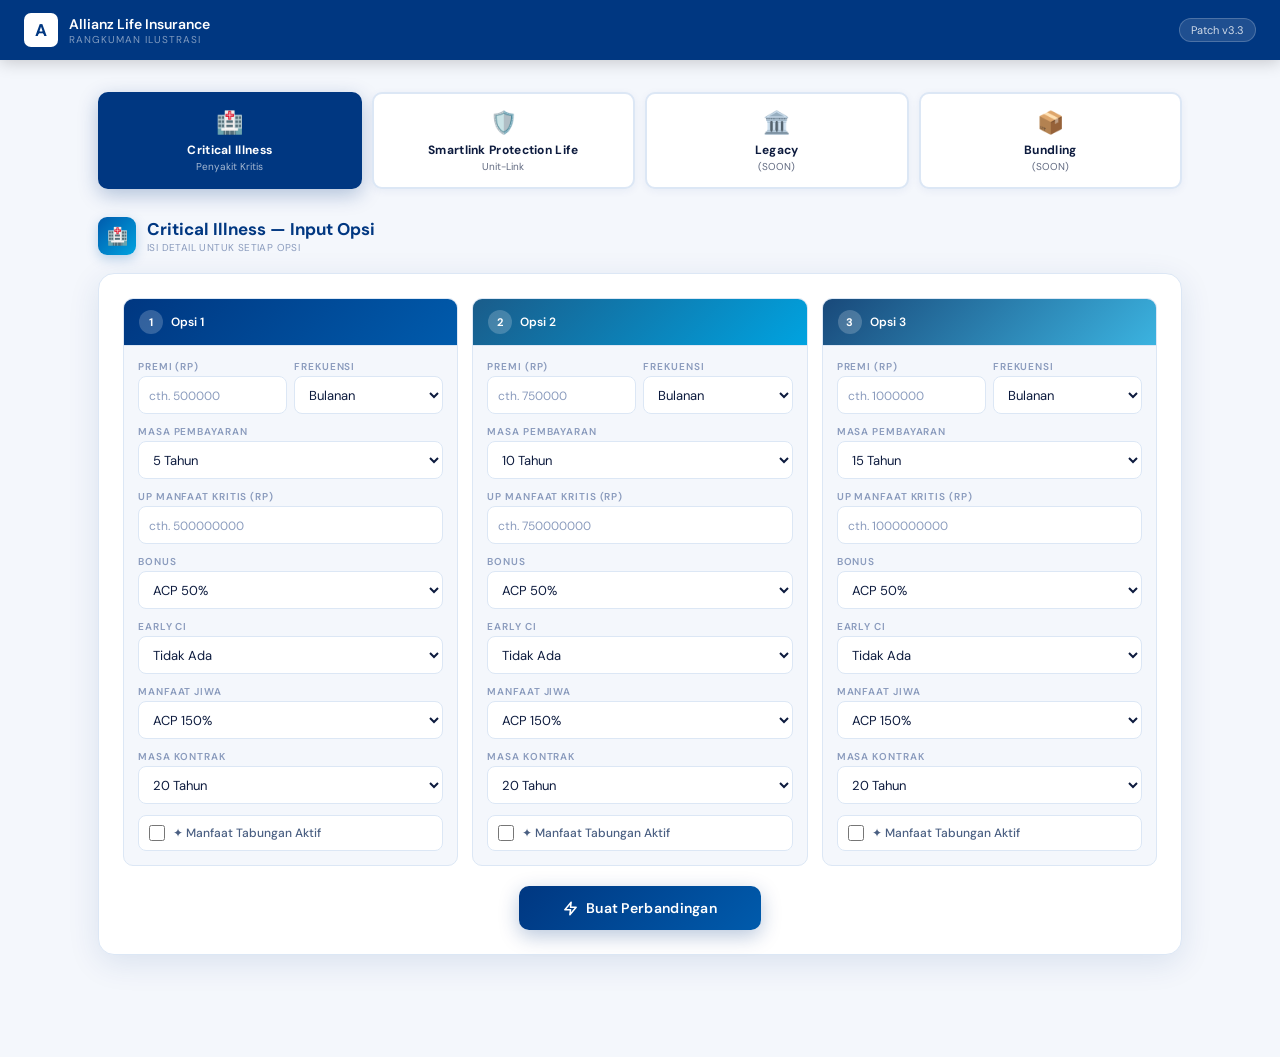
==== commit 174f5788: "Update index.html" ====
--- a/index.html
+++ b/index.html
@@ -7,7 +7,7 @@
 <meta name="viewport" content="width=device-width, initial-scale=1.0"/>
 <meta name="apple-mobile-web-app-capable" content="yes"/>
 <meta name="apple-mobile-web-app-status-bar-style" content="black-translucent"/>
-<meta name="apple-mobile-web-app-title" content="Venterprise App"/>
+<meta name="apple-mobile-web-app-title" content="Venterprise APP"/>
 <title>Proposal Tool</title>
 <style>
 @import url('https://fonts.googleapis.com/css2?family=DM+Sans:wght@300;400;500;600;700&display=swap');
@@ -191,7 +191,7 @@
       <div class="tsub">Rangkuman Ilustrasi</div>
     </div>
   </div>
-  <div class="tbadge">Patch v3.2</div>
+  <div class="tbadge">Patch v3.3</div>
 </nav>
 
 <div class="page">
@@ -458,13 +458,6 @@
                   </select>
                 </div>
               </div>
-              <div class="fld"><label>Masa Pembayaran</label>
-                <select id="spl-mp1">
-                  <option value="5">5 Tahun</option>
-                  <option value="10">10 Tahun</option>
-                  <option value="15">15 Tahun</option>
-                </select>
-              </div>
               <div class="fld"><label>Proteksi Jiwa (Rp)</label><input type="number" id="spl-j1" placeholder="cth. 500000000" min="0"/></div>
               <div class="fld"><label>Penyakit Kritis (Rp)</label><input type="number" id="spl-k1" placeholder="cth. 250000000" min="0"/></div>
               <div class="fld"><label>Kecelakaan (Rp)</label><input type="number" id="spl-a1" placeholder="opsional" min="0"/></div>
@@ -490,13 +483,6 @@
                   </select>
                 </div>
               </div>
-              <div class="fld"><label>Masa Pembayaran</label>
-                <select id="spl-mp2">
-                  <option value="5">5 Tahun</option>
-                  <option value="10" selected>10 Tahun</option>
-                  <option value="15">15 Tahun</option>
-                </select>
-              </div>
               <div class="fld"><label>Proteksi Jiwa (Rp)</label><input type="number" id="spl-j2" placeholder="cth. 750000000" min="0"/></div>
               <div class="fld"><label>Penyakit Kritis (Rp)</label><input type="number" id="spl-k2" placeholder="cth. 400000000" min="0"/></div>
               <div class="fld"><label>Kecelakaan (Rp)</label><input type="number" id="spl-a2" placeholder="opsional" min="0"/></div>
@@ -521,13 +507,6 @@
                     <option value="1">Tahunan</option>
                   </select>
                 </div>
-              </div>
-              <div class="fld"><label>Masa Pembayaran</label>
-                <select id="spl-mp3">
-                  <option value="5">5 Tahun</option>
-                  <option value="10">10 Tahun</option>
-                  <option value="15" selected>15 Tahun</option>
-                </select>
               </div>
               <div class="fld"><label>Proteksi Jiwa (Rp)</label><input type="number" id="spl-j3" placeholder="cth. 1000000000" min="0"/></div>
               <div class="fld"><label>Penyakit Kritis (Rp)</label><input type="number" id="spl-k3" placeholder="cth. 600000000" min="0"/></div>
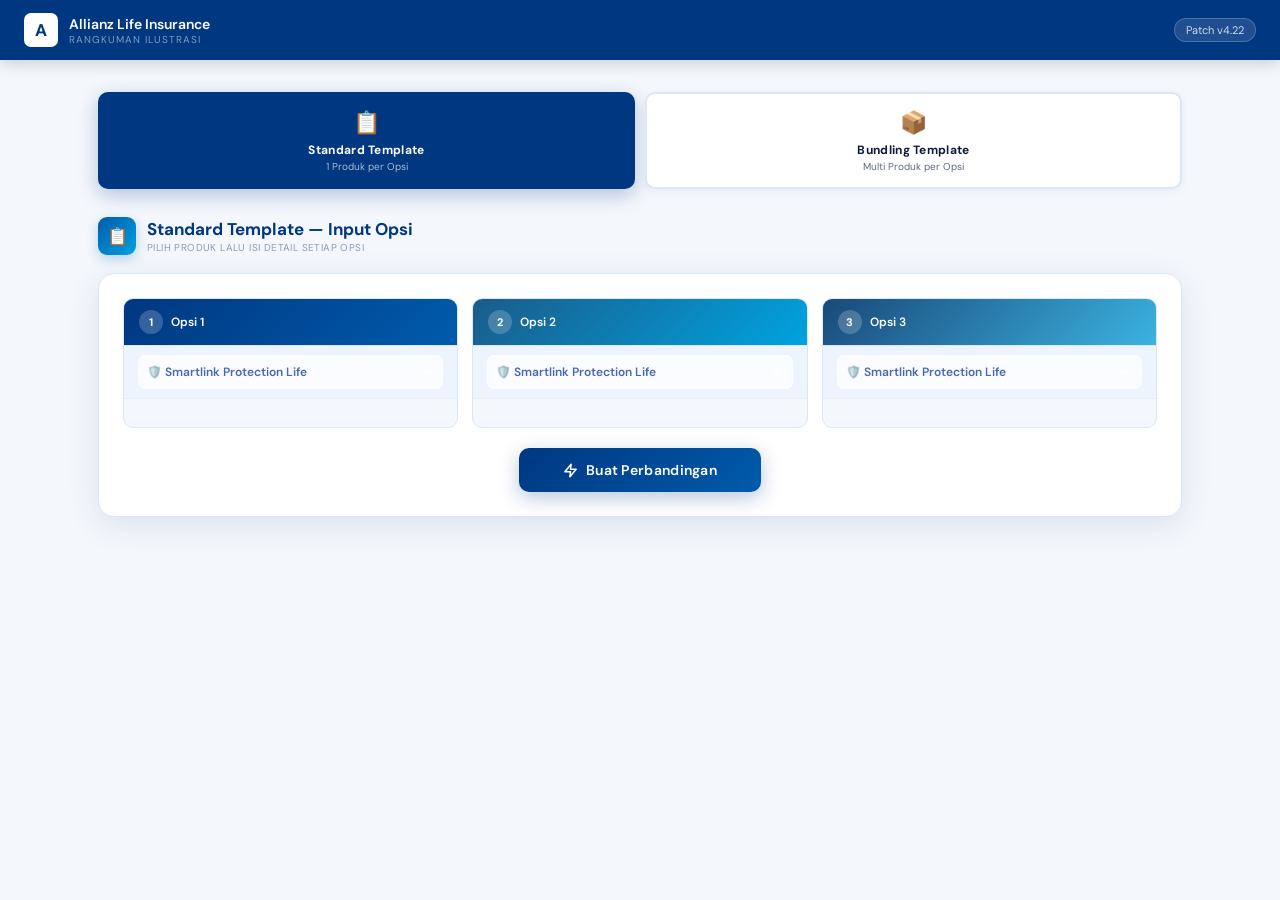
==== commit eb4cce61: "Update index.html" ====
--- a/index.html
+++ b/index.html
@@ -1,1322 +1,265 @@
 <!DOCTYPE html>
 <html lang="id">
+
 <head>
-<meta charset="UTF-8"/>
-<link rel="apple-touch-icon" sizes="1024x1024" href="./icon-1024x1024.png">
-<link rel="manifest" href="./manifest.json">
-<meta name="viewport" content="width=device-width, initial-scale=1.0"/>
-<meta name="apple-mobile-web-app-capable" content="yes"/>
-<meta name="apple-mobile-web-app-status-bar-style" content="black-translucent"/>
-<meta name="apple-mobile-web-app-title" content="Venterprise APP"/>
-<title>Proposal Tool</title>
-<style>
-@import url('https://fonts.googleapis.com/css2?family=DM+Sans:wght@300;400;500;600;700&display=swap');
-:root{
-  --blue:#003781;--blue-mid:#005BAC;--accent:#00A3E0;--blue-sky:#E8F1FB;
-  --green:#1A9E6B;--green-bg:#DCFAED;--red:#D0021B;
-  --gold:#C9A84C;--gold-bg:#FDF6E3;
-  --bg:#F4F7FC;--card:#fff;--border:#DCE7F5;
-  --text:#0D1B3E;--text2:#4A5F82;--text3:#8A9BBD;
-  --sh:0 8px 32px rgba(0,55,129,.11);--sh-lg:0 20px 60px rgba(0,55,129,.15);
-  --r:16px;--rsm:10px;
-}
-*,*::before,*::after{box-sizing:border-box;margin:0;padding:0}
-body{font-family:'DM Sans',sans-serif;background:var(--bg);color:var(--text);min-height:100vh}
-
-/* ── TOPBAR ── */
-.topbar{background:var(--blue);height:60px;display:flex;align-items:center;justify-content:space-between;padding:0 24px;position:sticky;top:0;z-index:200;box-shadow:0 2px 16px rgba(0,0,0,.2)}
-.tl{display:flex;align-items:center;gap:11px}
-.lbox{width:34px;height:34px;background:#fff;border-radius:7px;display:flex;align-items:center;justify-content:center;font-size:17px;font-weight:700;color:var(--blue)}
-.ttl{font-size:14px;font-weight:600;color:#fff}
-.tsub{font-size:10px;color:rgba(255,255,255,.5);letter-spacing:1px;text-transform:uppercase}
-.tbadge{background:rgba(255,255,255,.12);border:1px solid rgba(255,255,255,.2);color:rgba(255,255,255,.8);font-size:11px;padding:4px 11px;border-radius:20px}
-
-/* ── PAGE ── */
-.page{max-width:1120px;margin:0 auto;padding:32px 18px 80px}
-
-/* ── PRODUCT TABS ── */
-.prod-tabs{display:flex;gap:10px;margin-bottom:28px;flex-wrap:wrap}
-.ptab{flex:1;min-width:120px;padding:14px 10px;border:2px solid var(--border);border-radius:var(--rsm);background:#fff;cursor:pointer;text-align:center;transition:all .18s;box-shadow:0 2px 8px rgba(0,55,129,.06)}
-.ptab:hover{border-color:var(--blue-mid);transform:translateY(-1px)}
-.ptab.active{border-color:var(--blue);background:var(--blue);color:#fff;box-shadow:0 6px 20px rgba(0,55,129,.28)}
-.ptab-ico{font-size:22px;margin-bottom:5px}
-.ptab-lbl{font-size:12px;font-weight:700;letter-spacing:.3px}
-.ptab-sub{font-size:10px;opacity:.65;margin-top:2px}
-
-/* ── SECTION HEADER ── */
-.sec-hd{display:flex;align-items:center;gap:11px;margin-bottom:18px}
-.sec-ico{width:38px;height:38px;border-radius:9px;background:linear-gradient(135deg,var(--blue-mid),var(--accent));display:flex;align-items:center;justify-content:center;font-size:17px;box-shadow:0 4px 12px rgba(0,91,172,.25)}
-.sec-lbl{font-size:17px;font-weight:700;color:var(--blue)}
-.sec-lbl small{display:block;font-size:10px;font-weight:400;color:var(--text3);letter-spacing:.4px;margin-top:1px}
-
-/* ── CARD ── */
-.card{background:#fff;border-radius:var(--r);box-shadow:var(--sh);border:1px solid var(--border);padding:24px;margin-bottom:22px}
-
-/* ── OPTS GRID ── */
-.opts-grid{display:grid;grid-template-columns:repeat(3,1fr);gap:14px}
-.opt-col{background:var(--bg);border-radius:var(--rsm);border:1.5px solid var(--border);overflow:hidden;transition:border-color .18s,box-shadow .18s}
-.opt-col:hover{border-color:var(--blue-mid);box-shadow:0 2px 10px rgba(0,55,129,.1)}
-.opt-hd{padding:11px 15px;display:flex;align-items:center;gap:8px;border-bottom:1px solid var(--border)}
-.opt-hd.c1{background:linear-gradient(135deg,var(--blue),var(--blue-mid))}
-.opt-hd.c2{background:linear-gradient(135deg,#1a5c8a,var(--accent))}
-.opt-hd.c3{background:linear-gradient(135deg,#19497a,#3bb3e0)}
-.opt-num{width:24px;height:24px;border-radius:50%;background:rgba(255,255,255,.2);display:flex;align-items:center;justify-content:center;font-size:11px;font-weight:700;color:#fff}
-.opt-title{font-size:12px;font-weight:600;color:#fff}
-.opt-fields{padding:14px;display:flex;flex-direction:column;gap:11px}
-
-/* ── FIELD ── */
-.fld label{display:block;font-size:10px;font-weight:600;letter-spacing:.9px;text-transform:uppercase;color:var(--text3);margin-bottom:3px}
-.fld input,.fld select{width:100%;height:38px;border:1.5px solid var(--border);border-radius:8px;padding:0 10px;font-family:'DM Sans',sans-serif;font-size:13px;color:var(--text);background:#fff;outline:none;transition:border-color .16s,box-shadow .16s}
-.fld input:focus,.fld select:focus{border-color:var(--blue-mid);box-shadow:0 0 0 3px rgba(0,91,172,.08)}
-.fld input::placeholder{color:var(--text3);font-size:12px}
-.fld-row{display:grid;grid-template-columns:1fr 1fr;gap:7px}
-
-/* ── CHECKBOX FIELD ── */
-.chk-fld{display:flex;align-items:center;gap:8px;cursor:pointer;padding:9px 10px;border:1.5px solid var(--border);border-radius:8px;background:#fff;transition:border-color .16s,background .16s}
-.chk-fld:hover{border-color:var(--blue-mid)}
-.chk-fld.checked{border-color:var(--green);background:var(--green-bg)}
-.chk-fld input[type=checkbox]{width:16px;height:16px;accent-color:var(--green);cursor:pointer;flex-shrink:0}
-.chk-fld span{font-size:12px;font-weight:500;color:var(--text2)}
-
-/* ── BTN ── */
-.btn-row{display:flex;justify-content:center;margin-top:20px}
-.btn-gen{background:linear-gradient(135deg,var(--blue),var(--blue-mid));color:#fff;border:none;border-radius:var(--rsm);padding:13px 44px;font-family:'DM Sans',sans-serif;font-size:14px;font-weight:600;cursor:pointer;letter-spacing:.3px;display:flex;align-items:center;gap:8px;box-shadow:0 6px 20px rgba(0,55,129,.28);transition:transform .14s,box-shadow .14s}
-.btn-gen:hover{transform:translateY(-2px);box-shadow:0 10px 28px rgba(0,55,129,.36)}
-
-/* ── PANEL VISIBILITY ── */
-.prod-panel{display:none}
-.prod-panel.active{display:block}
-
-/* ── DIVIDER ── */
-.divider{height:2px;background:linear-gradient(to right,transparent,var(--border),transparent);margin:32px 0;display:none}
-
-/* ── RESULT ── */
-.result-area{display:none}
-.result-area.on{display:block}
-.res-card{background:#fff;border-radius:20px;box-shadow:var(--sh-lg);border:1px solid var(--border);overflow:hidden}
-
-/* Result header */
-.res-hd{background:linear-gradient(135deg,var(--blue) 0%,var(--blue-mid) 60%,var(--accent) 100%);padding:28px 32px;position:relative;overflow:hidden}
-.res-hd::before{content:'';position:absolute;top:-40px;right:-40px;width:160px;height:160px;border-radius:50%;background:rgba(255,255,255,.05)}
-.res-logo-row{display:flex;align-items:center;gap:9px;margin-bottom:10px}
-.res-logo-box{width:30px;height:30px;background:#fff;border-radius:6px;display:flex;align-items:center;justify-content:center;font-size:15px;font-weight:700;color:var(--blue)}
-.res-logo-txt{font-size:10px;letter-spacing:2px;text-transform:uppercase;color:rgba(255,255,255,.6)}
-.res-title{font-size:22px;font-weight:700;color:#fff;line-height:1.25;margin-bottom:4px}
-.res-sub{font-size:12px;color:rgba(255,255,255,.5)}
-
-/* Value pills */
-.vpills{display:flex;gap:10px;padding:18px 32px;background:var(--blue-sky);border-bottom:1px solid var(--border);flex-wrap:wrap}
-.vpill{display:flex;align-items:flex-start;gap:9px;background:#fff;border-radius:var(--rsm);padding:11px 14px;border:1.5px solid var(--border);box-shadow:0 2px 6px rgba(0,55,129,.06);flex:1;min-width:180px}
-.vpill-ico{font-size:18px;margin-top:1px;flex-shrink:0}
-.vpill-lbl{font-size:10px;font-weight:700;letter-spacing:.9px;text-transform:uppercase;color:var(--text3);margin-bottom:2px}
-.vpill-txt{font-size:12px;font-weight:500;color:var(--text2);line-height:1.4}
-
-/* Table */
-.tbl-wrap{padding:24px 32px;overflow-x:auto}
-.ctbl{width:100%;border-collapse:separate;border-spacing:0}
-.ctbl thead tr{background:var(--blue)}
-.ctbl thead th{padding:13px 16px;text-align:left;color:#fff;font-size:12px;font-weight:600;letter-spacing:.3px}
-.ctbl thead th:first-child{border-radius:var(--rsm) 0 0 0}
-.ctbl thead th:last-child{border-radius:0 var(--rsm) 0 0}
-.ctbl thead th:nth-child(2){background:var(--blue-mid)}
-.ctbl thead th:nth-child(3){background:#1a6ba0}
-.ctbl thead th:nth-child(4){background:#1e7fbd}
-.ctbl tbody tr:nth-child(even) td{background:#F8FAFD}
-.ctbl tbody tr:nth-child(odd) td{background:#fff}
-.ctbl tbody tr:hover td{background:var(--blue-sky);transition:background .1s}
-.ctbl td{padding:13px 16px;border-bottom:1px solid var(--border);vertical-align:top}
-.ctbl tbody tr:last-child td{border-bottom:none}
-.row-lbl{display:flex;align-items:center;gap:6px;font-size:12px;font-weight:600;color:var(--text2);white-space:nowrap}
-.cv{font-size:14px;font-weight:700;color:var(--text)}
-.csub{font-size:11px;color:var(--text2);margin-top:3px;line-height:1.4}
-.cnote{font-size:10px;color:var(--text3);margin-top:3px;font-style:italic}
-.w-yes{display:inline-flex;align-items:center;gap:4px;color:var(--green);font-size:13px;font-weight:700}
-.w-no{display:inline-flex;align-items:center;gap:4px;color:var(--red);font-size:13px;font-weight:700}
-
-/* Daily row */
-.daily-row td{background:linear-gradient(135deg,var(--blue-sky),#ddeeff)!important;border-top:2px solid var(--blue-mid)!important}
-.daily-lbl{font-size:11px;font-weight:700;color:var(--blue);letter-spacing:.5px;text-transform:uppercase}
-.daily-val{font-size:16px;font-weight:700;color:var(--blue-mid)}
-.daily-sub{font-size:10px;color:var(--text3)}
-
-/* Footer */
-.res-ft{background:var(--blue);padding:16px 32px;display:flex;align-items:center;justify-content:space-between;flex-wrap:wrap;gap:6px}
-.ft-disc{font-size:10px;color:rgba(255,255,255,.38);max-width:460px;line-height:1.5}
-.ft-date{font-size:10px;color:rgba(255,255,255,.45)}
-
-/* Action btns */
-.act-btns{display:flex;gap:10px;justify-content:center;margin-top:20px;flex-wrap:wrap}
-.btn-act{display:flex;align-items:center;gap:6px;border:none;border-radius:var(--rsm);padding:11px 22px;font-family:'DM Sans',sans-serif;font-size:13px;font-weight:600;cursor:pointer;transition:transform .13s}
-.btn-act:hover{transform:translateY(-2px)}
-.btn-print{background:#fff;color:var(--blue);border:2px solid var(--blue);box-shadow:0 2px 8px rgba(0,55,129,.1)}
-.btn-pdf{background:linear-gradient(135deg,var(--blue),var(--accent));color:#fff;box-shadow:0 4px 14px rgba(0,55,129,.26)}
-.btn-reset{background:#fff;color:var(--text2);border:2px solid var(--border)}
-
-/* Anim */
-@keyframes fadeUp{from{opacity:0;transform:translateY(16px)}to{opacity:1;transform:none}}
-.fade{animation:fadeUp .38s ease both}
-.d1{animation-delay:.07s}.d2{animation-delay:.14s}.d3{animation-delay:.2s}
-
-/* Print */
-@media print{
-  body{background:#fff}
-  .topbar,.prod-tabs,.input-section,.divider,.act-btns{display:none!important}
-  .result-area{display:block!important}
-  .page{padding:0;max-width:100%}
-  .res-card{box-shadow:none;border:none}
-  .res-hd,.ctbl thead,.vpills,.res-ft,.daily-row td{-webkit-print-color-adjust:exact;print-color-adjust:exact}
-}
-
-/* Responsive */
-@media(max-width:860px){
-  .opts-grid{grid-template-columns:1fr}
-  .prod-tabs{gap:7px}
-  .ptab{min-width:calc(50% - 4px)}
-  .tbl-wrap{padding:14px}
-  .vpills{padding:13px}
-  .res-hd{padding:20px 16px}
-  .res-ft{padding:13px 16px}
-  .topbar{padding:0 13px}
-  .tbadge{display:none}
-}
-</style>
+    <meta charset="UTF-8" />
+    <link rel="apple-touch-icon" sizes="1024x1024" href="./icon-1024x1024.png">
+    <link rel="manifest" href="./manifest.json">
+    <meta name="viewport" content="width=device-width, initial-scale=1.0" />
+    <meta name="apple-mobile-web-app-capable" content="yes" />
+    <meta name="apple-mobile-web-app-status-bar-style" content="black-translucent" />
+    <meta http-equiv="Cache-Control" content="no-cache, no-store, must-revalidate">
+    <meta http-equiv="Pragma" content="no-cache">
+    <meta http-equiv="Expires" content="0">
+    <meta name="apple-mobile-web-app-title" content="Venterprise APP" />
+    <title>Proposal Tool</title>
+    <link rel="stylesheet" href="style.css" />
 </head>
+
 <body>
 
-<nav class="topbar">
-  <div class="tl">
-    <div class="lbox">A</div>
-    <div>
-      <div class="ttl">Allianz Life Insurance</div>
-      <div class="tsub">Rangkuman Ilustrasi</div>
-    </div>
-  </div>
-  <div class="tbadge">Patch v3.3</div>
-</nav>
-
-<div class="page">
-
-  <!-- ═══ PRODUCT TABS ═══ -->
-  <div class="prod-tabs">
-    <div class="ptab active" onclick="switchTab('ci')">
-      <div class="ptab-ico">🏥</div>
-      <div class="ptab-lbl">Critical Illness</div>
-      <div class="ptab-sub">Penyakit Kritis</div>
-    </div>
-    <div class="ptab" onclick="switchTab('spl')">
-      <div class="ptab-ico">🛡️</div>
-      <div class="ptab-lbl">Smartlink Protection Life</div>
-      <div class="ptab-sub">Unit-Link</div>
-    </div>
-    <div class="ptab" onclick="switchTab('legacy')">
-      <div class="ptab-ico">🏛️</div>
-      <div class="ptab-lbl">Legacy</div>
-      <div class="ptab-sub">(SOON)</div>
-    </div>
-    <div class="ptab" onclick="switchTab('bundling')">
-      <div class="ptab-ico">📦</div>
-      <div class="ptab-lbl">Bundling</div>
-      <div class="ptab-sub">(SOON)</div>
-    </div>
-  </div>
-
-  <!-- ══════════════════════════════════════════════ -->
-  <!-- PANEL 1: CRITICAL ILLNESS                      -->
-  <!-- ══════════════════════════════════════════════ -->
-  <div class="prod-panel active" id="panel-ci">
-    <div class="input-section">
-      <div class="sec-hd">
-        <div class="sec-ico">🏥</div>
-        <div class="sec-lbl">Critical Illness — Input Opsi<small>ISI DETAIL UNTUK SETIAP OPSI</small></div>
-      </div>
-      <div class="card">
-        <div class="opts-grid">
-
-          <!-- CI OPT 1 -->
-          <div class="opt-col">
-            <div class="opt-hd c1"><div class="opt-num">1</div><div class="opt-title">Opsi 1</div></div>
-            <div class="opt-fields">
-              <div class="fld-row">
-                <div class="fld"><label>Premi (Rp)</label><input type="number" id="ci-p1" placeholder="cth. 500000" min="0"/></div>
-                <div class="fld"><label>Frekuensi</label>
-                  <select id="ci-f1">
-                    <option value="12">Bulanan</option>
-                    <option value="4">Kuartalan</option>
-                    <option value="2">Semesteran</option>
-                    <option value="1">Tahunan</option>
-                  </select>
-                </div>
-              </div>
-              <div class="fld"><label>Masa Pembayaran</label>
-                <select id="ci-mp1">
-                  <option value="5">5 Tahun</option>
-                  <option value="10">10 Tahun</option>
-                  <option value="15">15 Tahun</option>
-                </select>
-              </div>
-              <div class="fld"><label>UP Manfaat Kritis (Rp)</label><input type="number" id="ci-up1" placeholder="cth. 500000000" min="0"/></div>
-              <div class="fld"><label>Bonus</label>
-                <select id="ci-bonus1">
-                  <option value="acp">ACP 50%</option>
-                  <option value="hasanah">Hasanah Booster</option>
-                </select>
-              </div>
-              <div class="fld"><label>Early CI</label>
-                <select id="ci-early1">
-                  <option value="0">Tidak Ada</option>
-                  <option value="25">Early CI 25%</option>
-                  <option value="50">Early CI 50%</option>
-                </select>
-              </div>
-              <div class="fld"><label>Manfaat Jiwa</label>
-                <select id="ci-jiwa1">
-                  <option value="acp150">ACP 150%</option>
-                  <option value="hasanah">Hasanah</option>
-                </select>
-              </div>
-              <div class="fld"><label>Masa Kontrak</label>
-                <select id="ci-mk1">
-                  <option value="20">20 Tahun</option>
-                  <option value="30">30 Tahun</option>
-                </select>
-              </div>
-              <label class="chk-fld" id="chk-ci-tab1" onclick="toggleChk(this)">
-                <input type="checkbox" id="ci-tab1"/>
-                <span>✦ Manfaat Tabungan Aktif</span>
-              </label>
-            </div>
-          </div>
-
-          <!-- CI OPT 2 -->
-          <div class="opt-col">
-            <div class="opt-hd c2"><div class="opt-num">2</div><div class="opt-title">Opsi 2</div></div>
-            <div class="opt-fields">
-              <div class="fld-row">
-                <div class="fld"><label>Premi (Rp)</label><input type="number" id="ci-p2" placeholder="cth. 750000" min="0"/></div>
-                <div class="fld"><label>Frekuensi</label>
-                  <select id="ci-f2">
-                    <option value="12">Bulanan</option>
-                    <option value="4">Kuartalan</option>
-                    <option value="2">Semesteran</option>
-                    <option value="1">Tahunan</option>
-                  </select>
-                </div>
-              </div>
-              <div class="fld"><label>Masa Pembayaran</label>
-                <select id="ci-mp2">
-                  <option value="5">5 Tahun</option>
-                  <option value="10" selected>10 Tahun</option>
-                  <option value="15">15 Tahun</option>
-                </select>
-              </div>
-              <div class="fld"><label>UP Manfaat Kritis (Rp)</label><input type="number" id="ci-up2" placeholder="cth. 750000000" min="0"/></div>
-              <div class="fld"><label>Bonus</label>
-                <select id="ci-bonus2">
-                  <option value="acp">ACP 50%</option>
-                  <option value="hasanah">Hasanah Booster</option>
-                </select>
-              </div>
-              <div class="fld"><label>Early CI</label>
-                <select id="ci-early2">
-                  <option value="0">Tidak Ada</option>
-                  <option value="25">Early CI 25%</option>
-                  <option value="50">Early CI 50%</option>
-                </select>
-              </div>
-              <div class="fld"><label>Manfaat Jiwa</label>
-                <select id="ci-jiwa2">
-                  <option value="acp150">ACP 150%</option>
-                  <option value="hasanah">Hasanah</option>
-                </select>
-              </div>
-              <div class="fld"><label>Masa Kontrak</label>
-                <select id="ci-mk2">
-                  <option value="20">20 Tahun</option>
-                  <option value="30">30 Tahun</option>
-                </select>
-              </div>
-              <label class="chk-fld" id="chk-ci-tab2" onclick="toggleChk(this)">
-                <input type="checkbox" id="ci-tab2"/>
-                <span>✦ Manfaat Tabungan Aktif</span>
-              </label>
-            </div>
-          </div>
-
-          <!-- CI OPT 3 -->
-          <div class="opt-col">
-            <div class="opt-hd c3"><div class="opt-num">3</div><div class="opt-title">Opsi 3</div></div>
-            <div class="opt-fields">
-              <div class="fld-row">
-                <div class="fld"><label>Premi (Rp)</label><input type="number" id="ci-p3" placeholder="cth. 1000000" min="0"/></div>
-                <div class="fld"><label>Frekuensi</label>
-                  <select id="ci-f3">
-                    <option value="12">Bulanan</option>
-                    <option value="4">Kuartalan</option>
-                    <option value="2">Semesteran</option>
-                    <option value="1">Tahunan</option>
-                  </select>
-                </div>
-              </div>
-              <div class="fld"><label>Masa Pembayaran</label>
-                <select id="ci-mp3">
-                  <option value="5">5 Tahun</option>
-                  <option value="10">10 Tahun</option>
-                  <option value="15" selected>15 Tahun</option>
-                </select>
-              </div>
-              <div class="fld"><label>UP Manfaat Kritis (Rp)</label><input type="number" id="ci-up3" placeholder="cth. 1000000000" min="0"/></div>
-              <div class="fld"><label>Bonus</label>
-                <select id="ci-bonus3">
-                  <option value="acp">ACP 50%</option>
-                  <option value="hasanah">Hasanah Booster</option>
-                </select>
-              </div>
-              <div class="fld"><label>Early CI</label>
-                <select id="ci-early3">
-                  <option value="0">Tidak Ada</option>
-                  <option value="25">Early CI 25%</option>
-                  <option value="50">Early CI 50%</option>
-                </select>
-              </div>
-              <div class="fld"><label>Manfaat Jiwa</label>
-                <select id="ci-jiwa3">
-                  <option value="acp150">ACP 150%</option>
-                  <option value="hasanah">Hasanah</option>
-                </select>
-              </div>
-              <div class="fld"><label>Masa Kontrak</label>
-                <select id="ci-mk3">
-                  <option value="20">20 Tahun</option>
-                  <option value="30">30 Tahun</option>
-                </select>
-              </div>
-              <label class="chk-fld" id="chk-ci-tab3" onclick="toggleChk(this)">
-                <input type="checkbox" id="ci-tab3"/>
-                <span>✦ Manfaat Tabungan Aktif</span>
-              </label>
-            </div>
-          </div>
-        </div>
-        <div class="btn-row">
-          <button class="btn-gen" onclick="generateCI()">
-            <svg width="15" height="15" viewBox="0 0 24 24" fill="none" stroke="currentColor" stroke-width="2.5" stroke-linecap="round" stroke-linejoin="round"><polyline points="13 2 3 14 12 14 11 22 21 10 12 10 13 2"></polyline></svg>
-            Buat Perbandingan
-          </button>
-        </div>
-      </div>
-    </div>
-
-    <div class="divider" id="ci-divider"></div>
-    <div class="result-area" id="ci-result">
-      <div class="sec-hd fade"><div class="sec-ico">📊</div><div class="sec-lbl">Hasil Perbandingan — Critical Illness<small>SIAP SCREENSHOT ATAU CETAK</small></div></div>
-      <div class="res-card fade d1">
-        <div class="res-hd">
-          <div class="res-logo-row"><div class="res-logo-box">A</div><div class="res-logo-txt">Allianz — Critical Illness Proposal</div></div>
-          <div class="res-title">Perbandingan Proteksi<br>Penyakit Kritis</div>
-          <div class="res-sub" id="ci-res-sub">—</div>
-        </div>
-        <div class="vpills fade d2">
-          <div class="vpill"><div class="vpill-ico">🏥</div><div><div class="vpill-lbl">77 Jenis Penyakit Kritis</div><div class="vpill-txt">Perlindungan menyeluruh dari diagnosa hingga pengobatan.</div></div></div>
-          <div class="vpill"><div class="vpill-ico">💰</div><div><div class="vpill-lbl">Finansial Terjaga</div><div class="vpill-txt">Saat kritis, biaya ditanggung — keluarga tidak ikut terbebani.</div></div></div>
-          <div class="vpill"><div class="vpill-ico">🛡️</div><div><div class="vpill-lbl">Perlindungan Jiwa</div><div class="vpill-txt">Keluarga tetap melanjutkan hidup dengan standar yang sama.</div></div></div>
-        </div>
-        <div class="tbl-wrap fade d3"><table class="ctbl"><thead><tr><th>Manfaat</th><th>Opsi 1</th><th>Opsi 2</th><th>Opsi 3</th></tr></thead><tbody id="ci-tbody"></tbody></table></div>
-        <div class="res-ft"><div class="ft-disc">Perbandingan ini disiapkan oleh agen Allianz. Detail manfaat mengacu pada kontrak polis yang berlaku.</div><div class="ft-date" id="ci-ft-date">—</div></div>
-      </div>
-      <div class="act-btns">
-        <button class="btn-act btn-reset" onclick="resetResult('ci')">↩ Edit</button>
-        <button class="btn-act btn-print" onclick="window.print()">🖨️ Cetak</button>
-        <button class="btn-act btn-pdf" onclick="unduhPDF('Critical Illness')">📄 Unduh PDF</button>
-      </div>
-    </div>
-  </div>
-
-  <!-- ══════════════════════════════════════════════ -->
-  <!-- PANEL 2: SMARTLINK PROTECTION LIFE             -->
-  <!-- ══════════════════════════════════════════════ -->
-  <div class="prod-panel" id="panel-spl">
-    <div class="input-section">
-      <div class="sec-hd">
-        <div class="sec-ico">🛡️</div>
-        <div class="sec-lbl">Smartlink Protection Life — Input Opsi<small>ISI DETAIL UNTUK SETIAP OPSI</small></div>
-      </div>
-      <div class="card">
-        <div class="opts-grid">
-
-          <!-- SPL OPT 1 -->
-          <div class="opt-col">
-            <div class="opt-hd c1"><div class="opt-num">1</div><div class="opt-title">Opsi 1</div></div>
-            <div class="opt-fields">
-              <div class="fld-row">
-                <div class="fld"><label>Premi (Rp)</label><input type="number" id="spl-p1" placeholder="cth. 500000" min="0"/></div>
-                <div class="fld"><label>Frekuensi</label>
-                  <select id="spl-f1">
-                    <option value="12">Bulanan</option>
-                    <option value="4">Kuartalan</option>
-                    <option value="2">Semesteran</option>
-                    <option value="1">Tahunan</option>
-                  </select>
-                </div>
-              </div>
-              <div class="fld"><label>Proteksi Jiwa (Rp)</label><input type="number" id="spl-j1" placeholder="cth. 500000000" min="0"/></div>
-              <div class="fld"><label>Penyakit Kritis (Rp)</label><input type="number" id="spl-k1" placeholder="cth. 250000000" min="0"/></div>
-              <div class="fld"><label>Kecelakaan (Rp)</label><input type="number" id="spl-a1" placeholder="opsional" min="0"/></div>
-              <label class="chk-fld" id="chk-spl-bp1" onclick="toggleChk(this)">
-                <input type="checkbox" id="spl-bp1"/>
-                <span>✦ Bebas Premi Aktif</span>
-              </label>
-            </div>
-          </div>
-
-          <!-- SPL OPT 2 -->
-          <div class="opt-col">
-            <div class="opt-hd c2"><div class="opt-num">2</div><div class="opt-title">Opsi 2</div></div>
-            <div class="opt-fields">
-              <div class="fld-row">
-                <div class="fld"><label>Premi (Rp)</label><input type="number" id="spl-p2" placeholder="cth. 750000" min="0"/></div>
-                <div class="fld"><label>Frekuensi</label>
-                  <select id="spl-f2">
-                    <option value="12">Bulanan</option>
-                    <option value="4">Kuartalan</option>
-                    <option value="2">Semesteran</option>
-                    <option value="1">Tahunan</option>
-                  </select>
-                </div>
-              </div>
-              <div class="fld"><label>Proteksi Jiwa (Rp)</label><input type="number" id="spl-j2" placeholder="cth. 750000000" min="0"/></div>
-              <div class="fld"><label>Penyakit Kritis (Rp)</label><input type="number" id="spl-k2" placeholder="cth. 400000000" min="0"/></div>
-              <div class="fld"><label>Kecelakaan (Rp)</label><input type="number" id="spl-a2" placeholder="opsional" min="0"/></div>
-              <label class="chk-fld" id="chk-spl-bp2" onclick="toggleChk(this)">
-                <input type="checkbox" id="spl-bp2"/>
-                <span>✦ Bebas Premi Aktif</span>
-              </label>
-            </div>
-          </div>
-
-          <!-- SPL OPT 3 -->
-          <div class="opt-col">
-            <div class="opt-hd c3"><div class="opt-num">3</div><div class="opt-title">Opsi 3</div></div>
-            <div class="opt-fields">
-              <div class="fld-row">
-                <div class="fld"><label>Premi (Rp)</label><input type="number" id="spl-p3" placeholder="cth. 1000000" min="0"/></div>
-                <div class="fld"><label>Frekuensi</label>
-                  <select id="spl-f3">
-                    <option value="12">Bulanan</option>
-                    <option value="4">Kuartalan</option>
-                    <option value="2">Semesteran</option>
-                    <option value="1">Tahunan</option>
-                  </select>
-                </div>
-              </div>
-              <div class="fld"><label>Proteksi Jiwa (Rp)</label><input type="number" id="spl-j3" placeholder="cth. 1000000000" min="0"/></div>
-              <div class="fld"><label>Penyakit Kritis (Rp)</label><input type="number" id="spl-k3" placeholder="cth. 600000000" min="0"/></div>
-              <div class="fld"><label>Kecelakaan (Rp)</label><input type="number" id="spl-a3" placeholder="opsional" min="0"/></div>
-              <label class="chk-fld" id="chk-spl-bp3" onclick="toggleChk(this)">
-                <input type="checkbox" id="spl-bp3"/>
-                <span>✦ Bebas Premi Aktif</span>
-              </label>
-            </div>
-          </div>
-        </div>
-        <div class="btn-row">
-          <button class="btn-gen" onclick="generateSPL()">
-            <svg width="15" height="15" viewBox="0 0 24 24" fill="none" stroke="currentColor" stroke-width="2.5" stroke-linecap="round" stroke-linejoin="round"><polyline points="13 2 3 14 12 14 11 22 21 10 12 10 13 2"></polyline></svg>
-            Buat Perbandingan
-          </button>
-        </div>
-      </div>
-    </div>
-    <div class="divider" id="spl-divider"></div>
-    <div class="result-area" id="spl-result">
-      <div class="sec-hd fade"><div class="sec-ico">📊</div><div class="sec-lbl">Hasil Perbandingan — Smartlink Protection Life<small>SIAP SCREENSHOT ATAU CETAK</small></div></div>
-      <div class="res-card fade d1">
-        <div class="res-hd">
-          <div class="res-logo-row"><div class="res-logo-box">A</div><div class="res-logo-txt">Allianz — Smartlink Protection Life</div></div>
-          <div class="res-title">Perbandingan Proteksi<br>Jiwa & Kesehatan</div>
-          <div class="res-sub" id="spl-res-sub">—</div>
-        </div>
-        <div class="vpills fade d2">
-          <div class="vpill"><div class="vpill-ico">🛡️</div><div><div class="vpill-lbl">Proteksi Jiwa</div><div class="vpill-txt">Keluarga tetap melanjutkan hidup tanpa menurunkan standar.</div></div></div>
-          <div class="vpill"><div class="vpill-ico">🏥</div><div><div class="vpill-lbl">Penyakit Kritis</div><div class="vpill-txt">Biaya pengobatan tidak membebani keuangan keluarga.</div></div></div>
-          <div class="vpill"><div class="vpill-ico">✅</div><div><div class="vpill-lbl">Bebas Premi</div><div class="vpill-txt">Perlindungan tetap aktif meski kondisi keuangan berubah.</div></div></div>
-        </div>
-        <div class="tbl-wrap fade d3"><table class="ctbl"><thead><tr><th>Manfaat</th><th>Opsi 1</th><th>Opsi 2</th><th>Opsi 3</th></tr></thead><tbody id="spl-tbody"></tbody></table></div>
-        <div class="res-ft"><div class="ft-disc">Perbandingan ini disiapkan oleh agen Allianz. Detail manfaat mengacu pada kontrak polis yang berlaku.</div><div class="ft-date" id="spl-ft-date">—</div></div>
-      </div>
-      <div class="act-btns">
-        <button class="btn-act btn-reset" onclick="resetResult('spl')">↩ Edit</button>
-        <button class="btn-act btn-print" onclick="window.print()">🖨️ Cetak</button>
-        <button class="btn-act btn-pdf" onclick="unduhPDF('Smartlink Protection Life')">📄 Unduh PDF</button>
-      </div>
-    </div>
-  </div>
-
-  <!-- ══════════════════════════════════════════════ -->
-  <!-- PANEL 3: LEGACY                                -->
-  <!-- ══════════════════════════════════════════════ -->
-  <div class="prod-panel" id="panel-legacy">
-    <div class="input-section">
-      <div class="sec-hd">
-        <div class="sec-ico">🏛️</div>
-        <div class="sec-lbl">Legacy — Input Opsi<small>WARISAN, INVESTASI & PERLINDUNGAN JANGKA PANJANG</small></div>
-      </div>
-      <div class="card">
-        <div class="opts-grid">
-
-          <!-- LEGACY OPT 1 -->
-          <div class="opt-col">
-            <div class="opt-hd c1"><div class="opt-num">1</div><div class="opt-title">Opsi 1</div></div>
-            <div class="opt-fields">
-              <div class="fld-row">
-                <div class="fld"><label>Premi (Rp)</label><input type="number" id="leg-p1" placeholder="cth. 1000000" min="0"/></div>
-                <div class="fld"><label>Frekuensi</label>
-                  <select id="leg-f1">
-                    <option value="12">Bulanan</option>
-                    <option value="4">Kuartalan</option>
-                    <option value="2">Semesteran</option>
-                    <option value="1">Tahunan</option>
-                  </select>
-                </div>
-              </div>
-              <div class="fld"><label>Masa Pembayaran</label>
-                <select id="leg-mp1">
-                  <option value="5">5 Tahun</option>
-                  <option value="10">10 Tahun</option>
-                  <option value="15">15 Tahun</option>
-                </select>
-              </div>
-              <div class="fld"><label>Uang Pertanggungan Jiwa (Rp)</label><input type="number" id="leg-j1" placeholder="cth. 1000000000" min="0"/></div>
-              <div class="fld"><label>Target Warisan / Nilai Investasi (Rp)</label><input type="number" id="leg-inv1" placeholder="cth. 2000000000" min="0"/></div>
-              <div class="fld"><label>Masa Kontrak</label>
-                <select id="leg-mk1">
-                  <option value="20">20 Tahun</option>
-                  <option value="30">30 Tahun</option>
-                  <option value="99">Seumur Hidup</option>
-                </select>
-              </div>
-              <label class="chk-fld" id="chk-leg-ci1" onclick="toggleChk(this)">
-                <input type="checkbox" id="leg-ci1"/>
-                <span>✦ Rider Penyakit Kritis</span>
-              </label>
-              <label class="chk-fld" id="chk-leg-bp1" onclick="toggleChk(this)">
-                <input type="checkbox" id="leg-bp1"/>
-                <span>✦ Bebas Premi</span>
-              </label>
-            </div>
-          </div>
-
-          <!-- LEGACY OPT 2 -->
-          <div class="opt-col">
-            <div class="opt-hd c2"><div class="opt-num">2</div><div class="opt-title">Opsi 2</div></div>
-            <div class="opt-fields">
-              <div class="fld-row">
-                <div class="fld"><label>Premi (Rp)</label><input type="number" id="leg-p2" placeholder="cth. 2000000" min="0"/></div>
-                <div class="fld"><label>Frekuensi</label>
-                  <select id="leg-f2">
-                    <option value="12">Bulanan</option>
-                    <option value="4">Kuartalan</option>
-                    <option value="2">Semesteran</option>
-                    <option value="1">Tahunan</option>
-                  </select>
-                </div>
-              </div>
-              <div class="fld"><label>Masa Pembayaran</label>
-                <select id="leg-mp2">
-                  <option value="5">5 Tahun</option>
-                  <option value="10" selected>10 Tahun</option>
-                  <option value="15">15 Tahun</option>
-                </select>
-              </div>
-              <div class="fld"><label>Uang Pertanggungan Jiwa (Rp)</label><input type="number" id="leg-j2" placeholder="cth. 2000000000" min="0"/></div>
-              <div class="fld"><label>Target Warisan / Nilai Investasi (Rp)</label><input type="number" id="leg-inv2" placeholder="cth. 4000000000" min="0"/></div>
-              <div class="fld"><label>Masa Kontrak</label>
-                <select id="leg-mk2">
-                  <option value="20">20 Tahun</option>
-                  <option value="30">30 Tahun</option>
-                  <option value="99">Seumur Hidup</option>
-                </select>
-              </div>
-              <label class="chk-fld" id="chk-leg-ci2" onclick="toggleChk(this)">
-                <input type="checkbox" id="leg-ci2"/>
-                <span>✦ Rider Penyakit Kritis</span>
-              </label>
-              <label class="chk-fld" id="chk-leg-bp2" onclick="toggleChk(this)">
-                <input type="checkbox" id="leg-bp2"/>
-                <span>✦ Bebas Premi</span>
-              </label>
-            </div>
-          </div>
-
-          <!-- LEGACY OPT 3 -->
-          <div class="opt-col">
-            <div class="opt-hd c3"><div class="opt-num">3</div><div class="opt-title">Opsi 3</div></div>
-            <div class="opt-fields">
-              <div class="fld-row">
-                <div class="fld"><label>Premi (Rp)</label><input type="number" id="leg-p3" placeholder="cth. 3000000" min="0"/></div>
-                <div class="fld"><label>Frekuensi</label>
-                  <select id="leg-f3">
-                    <option value="12">Bulanan</option>
-                    <option value="4">Kuartalan</option>
-                    <option value="2">Semesteran</option>
-                    <option value="1">Tahunan</option>
-                  </select>
-                </div>
-              </div>
-              <div class="fld"><label>Masa Pembayaran</label>
-                <select id="leg-mp3">
-                  <option value="5">5 Tahun</option>
-                  <option value="10">10 Tahun</option>
-                  <option value="15" selected>15 Tahun</option>
-                </select>
-              </div>
-              <div class="fld"><label>Uang Pertanggungan Jiwa (Rp)</label><input type="number" id="leg-j3" placeholder="cth. 3000000000" min="0"/></div>
-              <div class="fld"><label>Target Warisan / Nilai Investasi (Rp)</label><input type="number" id="leg-inv3" placeholder="cth. 6000000000" min="0"/></div>
-              <div class="fld"><label>Masa Kontrak</label>
-                <select id="leg-mk3">
-                  <option value="20">20 Tahun</option>
-                  <option value="30">30 Tahun</option>
-                  <option value="99">Seumur Hidup</option>
-                </select>
-              </div>
-              <label class="chk-fld" id="chk-leg-ci3" onclick="toggleChk(this)">
-                <input type="checkbox" id="leg-ci3"/>
-                <span>✦ Rider Penyakit Kritis</span>
-              </label>
-              <label class="chk-fld" id="chk-leg-bp3" onclick="toggleChk(this)">
-                <input type="checkbox" id="leg-bp3"/>
-                <span>✦ Bebas Premi</span>
-              </label>
-            </div>
-          </div>
-        </div>
-        <div class="btn-row">
-          <button class="btn-gen" onclick="generateLegacy()">
-            <svg width="15" height="15" viewBox="0 0 24 24" fill="none" stroke="currentColor" stroke-width="2.5" stroke-linecap="round" stroke-linejoin="round"><polyline points="13 2 3 14 12 14 11 22 21 10 12 10 13 2"></polyline></svg>
-            Buat Perbandingan
-          </button>
-        </div>
-      </div>
-    </div>
-    <div class="divider" id="legacy-divider"></div>
-    <div class="result-area" id="legacy-result">
-      <div class="sec-hd fade"><div class="sec-ico">📊</div><div class="sec-lbl">Hasil Perbandingan — Legacy<small>SIAP SCREENSHOT ATAU CETAK</small></div></div>
-      <div class="res-card fade d1">
-        <div class="res-hd" style="background:linear-gradient(135deg,#1a2a4a 0%,#003781 55%,#C9A84C 100%)">
-          <div class="res-logo-row"><div class="res-logo-box">A</div><div class="res-logo-txt">Allianz — Legacy Planning</div></div>
-          <div class="res-title">Perbandingan Rencana<br>Warisan & Perlindungan</div>
-          <div class="res-sub" id="legacy-res-sub">—</div>
-        </div>
-        <div class="vpills fade d2">
-          <div class="vpill"><div class="vpill-ico">🏛️</div><div><div class="vpill-lbl">Warisan Terencana</div><div class="vpill-txt">Pastikan aset dan nilai hidup Anda diwariskan dengan bermartabat.</div></div></div>
-          <div class="vpill"><div class="vpill-ico">📈</div><div><div class="vpill-lbl">Nilai Tumbuh</div><div class="vpill-txt">Premi bekerja sebagai investasi jangka panjang yang terproteksi.</div></div></div>
-          <div class="vpill"><div class="vpill-ico">🛡️</div><div><div class="vpill-lbl">Proteksi Jiwa Penuh</div><div class="vpill-txt">Keluarga terlindungi di setiap fase kehidupan.</div></div></div>
-        </div>
-        <div class="tbl-wrap fade d3"><table class="ctbl"><thead><tr><th>Manfaat</th><th>Opsi 1</th><th>Opsi 2</th><th>Opsi 3</th></tr></thead><tbody id="legacy-tbody"></tbody></table></div>
-        <div class="res-ft"><div class="ft-disc">Proyeksi warisan bersifat ilustrasi. Nilai aktual bergantung pada kinerja investasi dan ketentuan polis.</div><div class="ft-date" id="legacy-ft-date">—</div></div>
-      </div>
-      <div class="act-btns">
-        <button class="btn-act btn-reset" onclick="resetResult('legacy')">↩ Edit</button>
-        <button class="btn-act btn-print" onclick="window.print()">🖨️ Cetak</button>
-        <button class="btn-act btn-pdf" onclick="unduhPDF('Legacy')">📄 Unduh PDF</button>
-      </div>
-    </div>
-  </div>
-
-  <!-- ══════════════════════════════════════════════ -->
-  <!-- PANEL 4: BUNDLING                              -->
-  <!-- ══════════════════════════════════════════════ -->
-  <div class="prod-panel" id="panel-bundling">
-    <div class="input-section">
-      <div class="sec-hd">
-        <div class="sec-ico">📦</div>
-        <div class="sec-lbl">Bundling — Input Opsi<small>PAKET KOMBINASI PROTEKSI</small></div>
-      </div>
-      <div class="card">
-        <div class="opts-grid">
-
-          <!-- BUNDLING OPT 1 -->
-          <div class="opt-col">
-            <div class="opt-hd c1"><div class="opt-num">1</div><div class="opt-title">Opsi 1</div></div>
-            <div class="opt-fields">
-              <div class="fld-row">
-                <div class="fld"><label>Premi (Rp)</label><input type="number" id="bun-p1" placeholder="cth. 800000" min="0"/></div>
-                <div class="fld"><label>Frekuensi</label>
-                  <select id="bun-f1">
-                    <option value="12">Bulanan</option>
-                    <option value="4">Kuartalan</option>
-                    <option value="2">Semesteran</option>
-                    <option value="1">Tahunan</option>
-                  </select>
-                </div>
-              </div>
-              <div class="fld"><label>Proteksi Jiwa (Rp)</label><input type="number" id="bun-j1" placeholder="cth. 500000000" min="0"/></div>
-              <div class="fld"><label>Penyakit Kritis (Rp)</label><input type="number" id="bun-k1" placeholder="cth. 250000000" min="0"/></div>
-              <div class="fld"><label>Nama Paket</label><input type="text" id="bun-nama1" placeholder="cth. Paket Dasar"/></div>
-              <label class="chk-fld" id="chk-bun-acc1" onclick="toggleChk(this)">
-                <input type="checkbox" id="bun-acc1"/>
-                <span>✦ Rider Kecelakaan</span>
-              </label>
-              <label class="chk-fld" id="chk-bun-bp1" onclick="toggleChk(this)">
-                <input type="checkbox" id="bun-bp1"/>
-                <span>✦ Bebas Premi</span>
-              </label>
-              <label class="chk-fld" id="chk-bun-tab1" onclick="toggleChk(this)">
-                <input type="checkbox" id="bun-tab1"/>
-                <span>✦ Manfaat Tabungan</span>
-              </label>
-            </div>
-          </div>
-
-          <!-- BUNDLING OPT 2 -->
-          <div class="opt-col">
-            <div class="opt-hd c2"><div class="opt-num">2</div><div class="opt-title">Opsi 2</div></div>
-            <div class="opt-fields">
-              <div class="fld-row">
-                <div class="fld"><label>Premi (Rp)</label><input type="number" id="bun-p2" placeholder="cth. 1200000" min="0"/></div>
-                <div class="fld"><label>Frekuensi</label>
-                  <select id="bun-f2">
-                    <option value="12">Bulanan</option>
-                    <option value="4">Kuartalan</option>
-                    <option value="2">Semesteran</option>
-                    <option value="1">Tahunan</option>
-                  </select>
-                </div>
-              </div>
-              <div class="fld"><label>Proteksi Jiwa (Rp)</label><input type="number" id="bun-j2" placeholder="cth. 750000000" min="0"/></div>
-              <div class="fld"><label>Penyakit Kritis (Rp)</label><input type="number" id="bun-k2" placeholder="cth. 400000000" min="0"/></div>
-              <div class="fld"><label>Nama Paket</label><input type="text" id="bun-nama2" placeholder="cth. Paket Menengah"/></div>
-              <label class="chk-fld" id="chk-bun-acc2" onclick="toggleChk(this)">
-                <input type="checkbox" id="bun-acc2"/>
-                <span>✦ Rider Kecelakaan</span>
-              </label>
-              <label class="chk-fld" id="chk-bun-bp2" onclick="toggleChk(this)">
-                <input type="checkbox" id="bun-bp2"/>
-                <span>✦ Bebas Premi</span>
-              </label>
-              <label class="chk-fld" id="chk-bun-tab2" onclick="toggleChk(this)">
-                <input type="checkbox" id="bun-tab2"/>
-                <span>✦ Manfaat Tabungan</span>
-              </label>
-            </div>
-          </div>
-
-          <!-- BUNDLING OPT 3 -->
-          <div class="opt-col">
-            <div class="opt-hd c3"><div class="opt-num">3</div><div class="opt-title">Opsi 3</div></div>
-            <div class="opt-fields">
-              <div class="fld-row">
-                <div class="fld"><label>Premi (Rp)</label><input type="number" id="bun-p3" placeholder="cth. 2000000" min="0"/></div>
-                <div class="fld"><label>Frekuensi</label>
-                  <select id="bun-f3">
-                    <option value="12">Bulanan</option>
-                    <option value="4">Kuartalan</option>
-                    <option value="2">Semesteran</option>
-                    <option value="1">Tahunan</option>
-                  </select>
-                </div>
-              </div>
-              <div class="fld"><label>Proteksi Jiwa (Rp)</label><input type="number" id="bun-j3" placeholder="cth. 1000000000" min="0"/></div>
-              <div class="fld"><label>Penyakit Kritis (Rp)</label><input type="number" id="bun-k3" placeholder="cth. 600000000" min="0"/></div>
-              <div class="fld"><label>Nama Paket</label><input type="text" id="bun-nama3" placeholder="cth. Paket Premium"/></div>
-              <label class="chk-fld" id="chk-bun-acc3" onclick="toggleChk(this)">
-                <input type="checkbox" id="bun-acc3"/>
-                <span>✦ Rider Kecelakaan</span>
-              </label>
-              <label class="chk-fld" id="chk-bun-bp3" onclick="toggleChk(this)">
-                <input type="checkbox" id="bun-bp3"/>
-                <span>✦ Bebas Premi</span>
-              </label>
-              <label class="chk-fld" id="chk-bun-tab3" onclick="toggleChk(this)">
-                <input type="checkbox" id="bun-tab3"/>
-                <span>✦ Manfaat Tabungan</span>
-              </label>
-            </div>
-          </div>
-        </div>
-        <div class="btn-row">
-          <button class="btn-gen" onclick="generateBundling()">
-            <svg width="15" height="15" viewBox="0 0 24 24" fill="none" stroke="currentColor" stroke-width="2.5" stroke-linecap="round" stroke-linejoin="round"><polyline points="13 2 3 14 12 14 11 22 21 10 12 10 13 2"></polyline></svg>
-            Buat Perbandingan
-          </button>
-        </div>
-      </div>
-    </div>
-    <div class="divider" id="bundling-divider"></div>
-    <div class="result-area" id="bundling-result">
-      <div class="sec-hd fade"><div class="sec-ico">📊</div><div class="sec-lbl">Hasil Perbandingan — Bundling<small>SIAP SCREENSHOT ATAU CETAK</small></div></div>
-      <div class="res-card fade d1">
-        <div class="res-hd">
-          <div class="res-logo-row"><div class="res-logo-box">A</div><div class="res-logo-txt">Allianz — Paket Bundling</div></div>
-          <div class="res-title">Perbandingan Paket<br>Proteksi Kombinasi</div>
-          <div class="res-sub" id="bundling-res-sub">—</div>
-        </div>
-        <div class="vpills fade d2">
-          <div class="vpill"><div class="vpill-ico">📦</div><div><div class="vpill-lbl">Perlindungan Lengkap</div><div class="vpill-txt">Satu paket, semua risiko hidup tertanggung dalam satu polis.</div></div></div>
-          <div class="vpill"><div class="vpill-ico">💡</div><div><div class="vpill-lbl">Nilai Lebih Efisien</div><div class="vpill-txt">Bundling memberikan manfaat lebih dengan investasi yang terencana.</div></div></div>
-          <div class="vpill"><div class="vpill-ico">🤝</div><div><div class="vpill-lbl">Fleksibel</div><div class="vpill-txt">Pilih paket sesuai kebutuhan dan kemampuan finansial saat ini.</div></div></div>
-        </div>
-        <div class="tbl-wrap fade d3"><table class="ctbl"><thead><tr><th>Manfaat</th><th id="bun-th1">Opsi 1</th><th id="bun-th2">Opsi 2</th><th id="bun-th3">Opsi 3</th></tr></thead><tbody id="bundling-tbody"></tbody></table></div>
-        <div class="res-ft"><div class="ft-disc">Perbandingan ini disiapkan oleh agen Allianz Anda. Detail manfaat mengacu pada kontrak polis yang berlaku.</div><div class="ft-date" id="bundling-ft-date">—</div></div>
-      </div>
-      <div class="act-btns">
-        <button class="btn-act btn-reset" onclick="resetResult('bundling')">↩ Edit</button>
-        <button class="btn-act btn-print" onclick="window.print()">🖨️ Cetak</button>
-        <button class="btn-act btn-pdf" onclick="unduhPDF('Bundling')">📄 Unduh PDF</button>
-      </div>
-    </div>
-  </div>
-
-</div><!-- /page -->
-
-<script>
-// ── UTILS ──
-function rp(n){ if(!n&&n!==0)return'—'; return'Rp '+Number(n).toLocaleString('id-ID'); }
-function g(id){ return document.getElementById(id); }
-function nv(id){ const v=parseFloat(g(id).value); return isNaN(v)?0:v; }
-function sv(id){ return g(id).value; }
-function chkd(id){ return g(id).checked; }
-function hariIni(){ return new Date().toLocaleDateString('id-ID',{day:'numeric',month:'long',year:'numeric'}); }
-function frekLabel(f){ return{12:'Bulanan',4:'Kuartalan',2:'Semesteran',1:'Tahunan'}[f]||f; }
-
-// Total premi = premi * frekuensi * masa_bayar
-function totalPremi(p, f, mp){ return p * parseInt(f) * parseInt(mp); }
-
-// Penyisihan per hari
-function perHari(p, f){
-  const fp=parseInt(f);
-  let perBulan;
-  if(fp===12) perBulan=p;
-  else if(fp===4) perBulan=p*4/12;
-  else if(fp===2) perBulan=p*2/12;
-  else perBulan=p/12;
-  return Math.round(perBulan*12/365);
-}
-
-function dailyRow(opts){
-  let html='<tr class="daily-row">';
-  html+='<td><div class="daily-lbl">💡 Penyisihan / Hari</div></td>';
-  opts.forEach(o=>{
-    const pd=perHari(o.premi,o.frek);
-    html+=`<td><div class="daily-val">Rp ${pd.toLocaleString('id-ID')}</div><div class="daily-sub">per hari</div></td>`;
-  });
-  html+='</tr>';
-  return html;
-}
-
-function showResult(prefix){
-  g(prefix+'-divider').style.display='block';
-  const ra=g(prefix+'-result');
-  ra.classList.add('on');
-  setTimeout(()=>ra.scrollIntoView({behavior:'smooth',block:'start'}),80);
-}
-
-// ── TAB SWITCH ──
-function switchTab(tab){
-  document.querySelectorAll('.prod-panel').forEach(p=>p.classList.remove('active'));
-  document.querySelectorAll('.ptab').forEach(t=>t.classList.remove('active'));
-  g('panel-'+tab).classList.add('active');
-  event.currentTarget.classList.add('active');
-}
-
-// ── CHECKBOX TOGGLE ──
-function toggleChk(el){
-  const cb=el.querySelector('input[type=checkbox]');
-  cb.checked=!cb.checked;
-  el.classList.toggle('checked',cb.checked);
-}
-
-// ── RESET ──
-function resetResult(prefix){
-  g(prefix+'-result').classList.remove('on');
-  g(prefix+'-divider').style.display='none';
-  window.scrollTo({top:0,behavior:'smooth'});
-}
-
-function unduhPDF(nama){
-  const orig=document.title;
-  document.title='Allianz — '+nama;
-  window.print();
-  setTimeout(()=>{document.title=orig;},1000);
-}
-
-// ════════════════════════
-// GENERATE: CRITICAL ILLNESS
-// ════════════════════════
-function generateCI(){
-  const opts=[1,2,3].map(i=>({
-    premi: nv('ci-p'+i),
-    frek:  sv('ci-f'+i),
-    mp:    parseInt(sv('ci-mp'+i)),
-    up:    nv('ci-up'+i),
-    bonus: sv('ci-bonus'+i),
-    early: parseInt(sv('ci-early'+i)),
-    jiwa:  sv('ci-jiwa'+i),
-    mk:    sv('ci-mk'+i),
-    tab:   chkd('ci-tab'+i),
-  }));
-
-  g('ci-res-sub').textContent='Dibuat pada '+hariIni();
-  g('ci-ft-date').textContent='Digenerate: '+hariIni()+' | Allianz Indonesia';
-
-  let html='';
-
-  // Premi Bulanan
-  html+='<tr>';
-  html+='<td><div class="row-lbl"><span>💵</span>Premi & Frekuensi</div></td>';
-  opts.forEach(o=>{
-    const tp=totalPremi(o.premi,o.frek,o.mp);
-    html+=`<td>
-      <div class="cv">${rp(o.premi)}</div>
-      <div class="csub">${frekLabel(o.frek)} · Bayar ${o.mp} Tahun</div>
-    </td>`;
-  });
-  html+='</tr>';
-
-  // Manfaat Kritis
-  html+='<tr>';
-  html+='<td><div class="row-lbl"><span>🏥</span>Manfaat Kritis<br><span style="font-size:10px;color:var(--text3);font-weight:400">77 Jenis P. Kritis</span></div></td>';
-  opts.forEach(o=>{
-    html+=`<td>
-      <div class="cv">${rp(o.up)}</div>
-      <div class="csub">Biaya pengobatan tidak membebani keluarga.</div>
-    </td>`;
-  });
-  html+='</tr>';
-
-  // Bonus UP
-  html+='<tr>';
-  html+='<td><div class="row-lbl"><span>🎁</span>Bonus UP</div></td>';
-  opts.forEach(o=>{
-    const bonusVal=o.up*0.5;
-    const isAcp=o.bonus==='acp';
-    const bonusNote=isAcp?'Aktif 50% mulai Tahun ke-2':'Aktif 50% sejak awal polis';
-    html+=`<td>
-      <div class="cv">${rp(bonusVal)}</div>
-      <div class="cnote">${bonusNote}</div>
-    </td>`;
-  });
-  html+='</tr>';
-
-  // Early CI
-  html+='<tr>';
-  html+='<td><div class="row-lbl"><span>⚡</span>Manfaat Kritis<br><span style="font-size:10px;color:var(--text3);font-weight:400">Tahap Awal</span></div></td>';
-  opts.forEach(o=>{
-    if(o.early===0){
-      html+=`<td><div class="cv" style="color:var(--text3)">—</div><div class="csub">Tidak termasuk</div></td>`;
-    } else {
-      const bonusVal=o.up*0.5;
-      const earlyVal=(o.up+bonusVal)*(o.early/100);
-      html+=`<td>
-        <div class="cv">${rp(earlyVal)}</div>
-        <div class="csub">Early CI ${o.early}% dari (UP + Bonus)</div>
-      </td>`;
-    }
-  });
-  html+='</tr>';
-
-  // Manfaat Jiwa
-  html+='<tr>';
-  html+='<td><div class="row-lbl"><span>🛡️</span>Manfaat Jiwa</div></td>';
-  opts.forEach(o=>{
-    const tp=totalPremi(o.premi,o.frek,o.mp);
-    if(o.jiwa==='acp150'){
-      const jiwaVal=tp*1.5;
-      html+=`<td>
-        <div class="cv">s.d. ${rp(jiwaVal)}</div>
-        <div class="csub">150% dari total premi dibayar</div>
-        <div class="csub">Keluarga tetap melanjutkan hidup dengan standar yang sama.</div>
-      </td>`;
-    } else {
-      html+=`<td>
-        <div class="cv">${rp(o.up)}</div>
-        <div class="csub">Mengikuti UP Kritis</div>
-        <div class="csub">Keluarga tetap melanjutkan hidup dengan standar yang sama.</div>
-      </td>`;
-    }
-  });
-  html+='</tr>';
-
-  // Manfaat Tabungan
-  html+='<tr>';
-  html+='<td><div class="row-lbl"><span>💰</span>Manfaat Tabungan<br><span style="font-size:10px;color:var(--text3);font-weight:400">di Thn ke-20</span></div></td>';
-  opts.forEach(o=>{
-    const tp=totalPremi(o.premi,o.frek,o.mp);
-    if(o.tab){
-      html+=`<td>
-        <div class="w-yes">✔ ${rp(tp)}</div>
-        <div class="csub">Jika sehat, dikembalikan di tahun ke-20.</div>
-      </td>`;
-    } else {
-      html+=`<td><div class="w-no">✘ Tidak Tersedia</div></td>`;
-    }
-  });
-  html+='</tr>';
-
-  // Masa Kontrak
-  html+='<tr>';
-  html+='<td><div class="row-lbl"><span>📅</span>Masa Kontrak</div></td>';
-  opts.forEach(o=>{
-    html+=`<td><div class="cv">${o.mk} Tahun</div></td>`;
-  });
-  html+='</tr>';
-
-  // Daily row
-  html+=dailyRow(opts);
-
-  g('ci-tbody').innerHTML=html;
-  showResult('ci');
-}
-
-// ════════════════════════
-// GENERATE: SMARTLINK PROTECTION LIFE
-// ════════════════════════
-function generateSPL(){
-  const opts=[1,2,3].map(i=>({
-    premi: nv('spl-p'+i),
-    frek:  sv('spl-f'+i),
-    mp:    parseInt(sv('spl-mp'+i)),
-    jiwa:  nv('spl-j'+i),
-    kritis:nv('spl-k'+i),
-    acc:   nv('spl-a'+i),
-    bp:    chkd('spl-bp'+i),
-  }));
-
-  g('spl-res-sub').textContent='Dibuat pada '+hariIni();
-  g('spl-ft-date').textContent='Digenerate: '+hariIni()+' | Allianz Indonesia';
-
-  let html='';
-
-  // Premi
-  html+='<tr>';
-  html+='<td><div class="row-lbl"><span>💵</span>Premi & Frekuensi</div></td>';
-  opts.forEach(o=>{
-    const tp=totalPremi(o.premi,o.frek,o.mp);
-    html+=`<td>
-      <div class="cv">${rp(o.premi)}</div>
-      <div class="csub">${frekLabel(o.frek)} · Bayar ${o.mp} Tahun</div>
-      <div class="cnote">Total premi: ${rp(tp)}</div>
-    </td>`;
-  });
-  html+='</tr>';
-
-  // Proteksi Jiwa
-  html+='<tr>';
-  html+='<td><div class="row-lbl"><span>🛡️</span>Proteksi Jiwa</div></td>';
-  opts.forEach(o=>{
-    html+=`<td>
-      <div class="cv">${rp(o.jiwa)}</div>
-      <div class="csub">Keluarga tetap melanjutkan hidup dengan standar yang sama.</div>
-    </td>`;
-  });
-  html+='</tr>';
-
-  // Penyakit Kritis
-  html+='<tr>';
-  html+='<td><div class="row-lbl"><span>🏥</span>Penyakit Kritis</div></td>';
-  opts.forEach(o=>{
-    html+=`<td>
-      <div class="cv">${rp(o.kritis)}</div>
-      <div class="csub">Biaya pengobatan tidak membebani keuangan keluarga.</div>
-    </td>`;
-  });
-  html+='</tr>';
-
-  // Kecelakaan (hanya jika ada isi)
-  const anyAcc=opts.some(o=>o.acc>0);
-  if(anyAcc){
-    html+='<tr>';
-    html+='<td><div class="row-lbl"><span>🚑</span>Kecelakaan</div></td>';
-    opts.forEach(o=>{
-      html+=`<td>
-        ${o.acc>0?`<div class="cv">${rp(o.acc)}</div><div class="csub">Perlindungan saat terjadi risiko kecelakaan.</div>`:`<div class="cv" style="color:var(--text3)">—</div>`}
-      </td>`;
-    });
-    html+='</tr>';
-  }
-
-  // Bebas Premi
-  html+='<tr>';
-  html+='<td><div class="row-lbl"><span>✅</span>Bebas Premi</div></td>';
-  opts.forEach(o=>{
-    html+=`<td>
-      <div class="${o.bp?'w-yes':'w-no'}">${o.bp?'✔ Termasuk':'✘ Tidak Termasuk'}</div>
-      <div class="w-sub" style="font-size:11px;color:var(--text2);margin-top:3px">${o.bp?'Perlindungan tetap aktif tanpa perlu membayar premi.':'Premi tetap perlu dibayarkan selama masa perlindungan.'}</div>
-    </td>`;
-  });
-  html+='</tr>';
-
-  // Daily
-  html+=dailyRow(opts);
-
-  g('spl-tbody').innerHTML=html;
-  showResult('spl');
-}
-
-// ════════════════════════
-// GENERATE: LEGACY
-// ════════════════════════
-function generateLegacy(){
-  const opts=[1,2,3].map(i=>({
-    premi: nv('leg-p'+i),
-    frek:  sv('leg-f'+i),
-    mp:    parseInt(sv('leg-mp'+i)),
-    jiwa:  nv('leg-j'+i),
-    inv:   nv('leg-inv'+i),
-    mk:    sv('leg-mk'+i),
-    ci:    chkd('leg-ci'+i),
-    bp:    chkd('leg-bp'+i),
-  }));
-
-  g('legacy-res-sub').textContent='Dibuat pada '+hariIni();
-  g('legacy-ft-date').textContent='Digenerate: '+hariIni()+' | Allianz Indonesia';
-
-  let html='';
-
-  // Premi
-  html+='<tr>';
-  html+='<td><div class="row-lbl"><span>💵</span>Premi & Frekuensi</div></td>';
-  opts.forEach(o=>{
-    const tp=totalPremi(o.premi,o.frek,o.mp);
-    html+=`<td>
-      <div class="cv">${rp(o.premi)}</div>
-      <div class="csub">${frekLabel(o.frek)} · Bayar ${o.mp} Tahun</div>
-      <div class="cnote">Total premi: ${rp(tp)}</div>
-    </td>`;
-  });
-  html+='</tr>';
-
-  // UP Jiwa
-  html+='<tr>';
-  html+='<td><div class="row-lbl"><span>🛡️</span>Uang Pertanggungan Jiwa</div></td>';
-  opts.forEach(o=>{
-    html+=`<td>
-      <div class="cv">${rp(o.jiwa)}</div>
-      <div class="csub">Keluarga terlindungi dan warisan terjaga.</div>
-    </td>`;
-  });
-  html+='</tr>';
-
-  // Target Warisan
-  html+='<tr>';
-  html+='<td><div class="row-lbl"><span>🏛️</span>Target Warisan /<br>Nilai Investasi</div></td>';
-  opts.forEach(o=>{
-    html+=`<td>
-      <div class="cv">${rp(o.inv)}</div>
-      <div class="csub">Nilai yang direncanakan tumbuh dan diwariskan.</div>
-    </td>`;
-  });
-  html+='</tr>';
-
-  // Masa Kontrak
-  html+='<tr>';
-  html+='<td><div class="row-lbl"><span>📅</span>Masa Kontrak</div></td>';
-  opts.forEach(o=>{
-    html+=`<td><div class="cv">${o.mk==='99'?'Seumur Hidup':o.mk+' Tahun'}</div></td>`;
-  });
-  html+='</tr>';
-
-  // Rider CI
-  html+='<tr>';
-  html+='<td><div class="row-lbl"><span>🏥</span>Rider Penyakit Kritis</div></td>';
-  opts.forEach(o=>{
-    html+=`<td><div class="${o.ci?'w-yes':'w-no'}">${o.ci?'✔ Termasuk':'✘ Tidak Termasuk'}</div></td>`;
-  });
-  html+='</tr>';
-
-  // Bebas Premi
-  html+='<tr>';
-  html+='<td><div class="row-lbl"><span>✅</span>Bebas Premi</div></td>';
-  opts.forEach(o=>{
-    html+=`<td><div class="${o.bp?'w-yes':'w-no'}">${o.bp?'✔ Termasuk':'✘ Tidak Termasuk'}</div></td>`;
-  });
-  html+='</tr>';
-
-  // Daily
-  html+=dailyRow(opts);
-
-  g('legacy-tbody').innerHTML=html;
-  showResult('legacy');
-}
-
-// ════════════════════════
-// GENERATE: BUNDLING
-// ════════════════════════
-function generateBundling(){
-  const opts=[1,2,3].map(i=>({
-    premi: nv('bun-p'+i),
-    frek:  sv('bun-f'+i),
-    jiwa:  nv('bun-j'+i),
-    kritis:nv('bun-k'+i),
-    nama:  g('bun-nama'+i).value||'Opsi '+i,
-    acc:   chkd('bun-acc'+i),
-    bp:    chkd('bun-bp'+i),
-    tab:   chkd('bun-tab'+i),
-  }));
-
-  // Update header names
-  [0,1,2].forEach(i=>{
-    g('bun-th'+(i+1)).textContent=opts[i].nama;
-  });
-
-  g('bundling-res-sub').textContent='Dibuat pada '+hariIni();
-  g('bundling-ft-date').textContent='Digenerate: '+hariIni()+' | Allianz Indonesia';
-
-  let html='';
-
-  // Premi
-  html+='<tr>';
-  html+='<td><div class="row-lbl"><span>💵</span>Premi Bulanan</div></td>';
-  opts.forEach(o=>{
-    html+=`<td><div class="cv">${rp(o.premi)}</div><div class="csub">${frekLabel(o.frek)}</div></td>`;
-  });
-  html+='</tr>';
-
-  // Jiwa
-  html+='<tr>';
-  html+='<td><div class="row-lbl"><span>🛡️</span>Proteksi Jiwa</div></td>';
-  opts.forEach(o=>{
-    html+=`<td><div class="cv">${rp(o.jiwa)}</div><div class="csub">Keluarga tetap melanjutkan hidup.</div></td>`;
-  });
-  html+='</tr>';
-
-  // Kritis
-  html+='<tr>';
-  html+='<td><div class="row-lbl"><span>🏥</span>Penyakit Kritis</div></td>';
-  opts.forEach(o=>{
-    html+=`<td><div class="cv">${rp(o.kritis)}</div><div class="csub">Finansial keluarga terjaga saat sakit.</div></td>`;
-  });
-  html+='</tr>';
-
-  // Rider Kecelakaan
-  html+='<tr>';
-  html+='<td><div class="row-lbl"><span>🚑</span>Rider Kecelakaan</div></td>';
-  opts.forEach(o=>{
-    html+=`<td><div class="${o.acc?'w-yes':'w-no'}">${o.acc?'✔ Termasuk':'✘ Tidak Termasuk'}</div></td>`;
-  });
-  html+='</tr>';
-
-  // Bebas Premi
-  html+='<tr>';
-  html+='<td><div class="row-lbl"><span>✅</span>Bebas Premi</div></td>';
-  opts.forEach(o=>{
-    html+=`<td><div class="${o.bp?'w-yes':'w-no'}">${o.bp?'✔ Termasuk':'✘ Tidak Termasuk'}</div></td>`;
-  });
-  html+='</tr>';
-
-  // Tabungan
-  html+='<tr>';
-  html+='<td><div class="row-lbl"><span>💰</span>Manfaat Tabungan</div></td>';
-  opts.forEach(o=>{
-    html+=`<td><div class="${o.tab?'w-yes':'w-no'}">${o.tab?'✔ Termasuk':'✘ Tidak Termasuk'}</div></td>`;
-  });
-  html+='</tr>';
-
-  // Daily
-  html+=dailyRow(opts);
-
-  g('bundling-tbody').innerHTML=html;
-  showResult('bundling');
-}
-</script>
+    <nav class="topbar">
+        <div class="tl">
+            <div class="lbox">A</div>
+            <div>
+                <div class="ttl">Allianz Life Insurance</div>
+                <div class="tsub">Rangkuman Ilustrasi</div>
+            </div>
+        </div>
+        <div class="tbadge" onclick="checkUpdate(4.22)">
+            Patch v4.22
+        </div>
+    </nav>
+
+    <div class="page">
+    
+        <!-- ═══ TEMPLATE TABS ═══ -->
+        <div class="prod-tabs">
+            <div class="ptab active" onclick="switchTemplate('std',this)">
+                <div class="ptab-ico">📋</div>
+                <div class="ptab-lbl">Standard Template</div>
+                <div class="ptab-sub">1 Produk per Opsi</div>
+            </div>
+            <div class="ptab" onclick="switchTemplate('bunSOON',this)">
+                <div class="ptab-ico">📦</div>
+                <div class="ptab-lbl">Bundling Template</div>
+                <div class="ptab-sub">Multi Produk per Opsi</div>
+            </div>
+        </div>
+    
+        <!-- ══════════════════════════════════════════ -->
+        <!-- PANEL: STANDARD TEMPLATE                   -->
+        <!-- ══════════════════════════════════════════ -->
+        <div class="prod-panel active" id="panel-std">
+            <div class="input-section">
+                <div class="sec-hd">
+                    <div class="sec-ico">📋</div>
+                    <div class="sec-lbl">Standard Template — Input Opsi<small>PILIH PRODUK LALU ISI DETAIL SETIAP
+                            OPSI</small></div>
+                </div>
+                <div class="card">
+                    <div class="opts-grid">
+    
+                        <!-- STD OPT 1 -->
+                        <div class="opt-col">
+                            <div class="opt-hd c1">
+                                <div class="opt-num">1</div>
+                                <div class="opt-title">Opsi 1</div>
+                            </div>
+                            <div class="prod-sel-wrap">
+                                <select class="prod-sel" id="std-type1" onchange="renderStdFields(1)">
+                                    <option value="spl">🛡️ Smartlink Protection Life</option>
+                                    <option value="acp">🏥 Allianz Critical Plus</option>
+                                    <option value="cih">🏥 Allisya CI Hasanah</option>
+                                </select>
+                            </div>
+                            <div class="opt-fields" id="std-fields1"></div>
+                        </div>
+    
+                        <!-- STD OPT 2 -->
+                        <div class="opt-col">
+                            <div class="opt-hd c2">
+                                <div class="opt-num">2</div>
+                                <div class="opt-title">Opsi 2</div>
+                            </div>
+                            <div class="prod-sel-wrap">
+                                <select class="prod-sel" id="std-type2" onchange="renderStdFields(2)">
+                                    <option value="spl">🛡️ Smartlink Protection Life</option>
+                                    <option value="acp">🏥 Allianz Critical Plus</option>
+                                    <option value="cih">🏥 Allisya CI Hasanah</option>
+                                </select>
+                            </div>
+                            <div class="opt-fields" id="std-fields2"></div>
+                        </div>
+    
+                        <!-- STD OPT 3 -->
+                        <div class="opt-col">
+                            <div class="opt-hd c3">
+                                <div class="opt-num">3</div>
+                                <div class="opt-title">Opsi 3</div>
+                            </div>
+                            <div class="prod-sel-wrap">
+                                <select class="prod-sel" id="std-type3" onchange="renderStdFields(3)">
+                                    <option value="spl">🛡️ Smartlink Protection Life</option>
+                                    <option value="acp">🏥 Allianz Critical Plus</option>
+                                    <option value="cih">🏥 Allisya CI Hasanah</option>
+                                </select>
+                            </div>
+                            <div class="opt-fields" id="std-fields3"></div>
+                        </div>
+    
+                    </div>
+                    <div class="btn-row">
+                        <button class="btn-gen" onclick="generateStd()">
+                            <svg width="15" height="15" viewBox="0 0 24 24" fill="none" stroke="currentColor"
+                                stroke-width="2.5" stroke-linecap="round" stroke-linejoin="round">
+                                <polyline points="13 2 3 14 12 14 11 22 21 10 12 10 13 2"></polyline>
+                            </svg>
+                            Buat Perbandingan
+                        </button>
+                    </div>
+                </div>
+            </div>
+    
+            <div class="divider" id="std-divider"></div>
+            <div class="result-area" id="std-result">
+                <div class="sec-hd fade">
+                    <div class="sec-ico">📊</div>
+                    <div class="sec-lbl">Hasil Perbandingan<small>SIAP SCREENSHOT ATAU CETAK</small></div>
+                </div>
+                <div class="res-card fade d1">
+                    <div class="res-hd">
+                        <div class="res-logo-row">
+                            <div class="res-logo-box">A</div>
+                            <div class="res-logo-txt">Allianz — Proposal Perbandingan</div>
+                        </div>
+                        <div class="res-title" id="std-res-title">Perbandingan Proteksi</div>
+                        <div class="res-sub" id="std-res-sub">—</div>
+                    </div>
+                    <div class="vpills fade d2" id="std-vpills"></div>
+                    <div class="tbl-wrap fade d3">
+                        <table class="ctbl">
+                            <thead>
+                                <tr id="std-thead">
+                                    <th>Manfaat</th>
+                                    <th>Opsi 1</th>
+                                    <th>Opsi 2</th>
+                                    <th>Opsi 3</th>
+                                </tr>
+                            </thead>
+                            <tbody id="std-tbody"></tbody>
+                        </table>
+                    </div>
+                    <div class="res-ft">
+                        <div class="ft-disc">Perbandingan ini disiapkan oleh agen Allianz Anda. Detail manfaat mengacu pada
+                            kontrak polis yang berlaku.</div>
+                        <div class="ft-date" id="std-ft-date">—</div>
+                    </div>
+                </div>
+                <div class="act-btns">
+                    <button class="btn-act btn-reset" onclick="resetResult('std')">↩ Edit</button>
+                    <button class="btn-act btn-print" onclick="window.print()">🖨️ Cetak</button>
+                    <button class="btn-act btn-pdf" onclick="unduhPDF('Standard')">📄 Unduh PDF</button>
+                </div>
+            </div>
+        </div>
+    
+        <div class="prod-panel" id="panel-bunSOON">SOON AVAILABLE</div>
+        <!-- ══════════════════════════════════════════ -->
+        <!-- PANEL: BUNDLING TEMPLATE                   -->
+        <!-- ══════════════════════════════════════════ -->
+        <div class="prod-panel" id="panel-bun">
+            <div class="input-section">
+                <div class="sec-hd">
+                    <div class="sec-ico">📦</div>
+                    <div class="sec-lbl">Bundling Template — Input Opsi<small>TIAP OPSI BISA GABUNG LEBIH DARI 1
+                            PRODUK</small></div>
+                </div>
+                <div class="card">
+                    <div class="opts-grid" id="bun-grid"></div>
+                    <div class="btn-row">
+                        <button class="btn-gen" onclick="generateBun()">
+                            <svg width="15" height="15" viewBox="0 0 24 24" fill="none" stroke="currentColor"
+                                stroke-width="2.5" stroke-linecap="round" stroke-linejoin="round">
+                                <polyline points="13 2 3 14 12 14 11 22 21 10 12 10 13 2"></polyline>
+                            </svg>
+                            Buat Perbandingan
+                        </button>
+                    </div>
+                </div>
+            </div>
+    
+            <div class="divider" id="bun-divider"></div>
+            <div class="result-area" id="bun-result">
+                <div class="sec-hd fade">
+                    <div class="sec-ico">📊</div>
+                    <div class="sec-lbl">Hasil Bundling<small>SIAP SCREENSHOT ATAU CETAK</small></div>
+                </div>
+                <div class="res-card fade d1">
+                    <div class="res-hd" style="background:linear-gradient(135deg,#1a2a4a 0%,#003781 55%,#C9A84C 100%)">
+                        <div class="res-logo-row">
+                            <div class="res-logo-box">A</div>
+                            <div class="res-logo-txt">Allianz — Paket Bundling</div>
+                        </div>
+                        <div class="res-title">Perbandingan Paket<br>Proteksi Kombinasi</div>
+                        <div class="res-sub" id="bun-res-sub">—</div>
+                    </div>
+                    <div class="vpills fade d2">
+                        <div class="vpill">
+                            <div class="vpill-ico">📦</div>
+                            <div>
+                                <div class="vpill-lbl">Perlindungan Lengkap</div>
+                                <div class="vpill-txt">Multi produk dalam 1 paket, semua risiko hidup tertanggung.</div>
+                            </div>
+                        </div>
+                        <div class="vpill">
+                            <div class="vpill-ico">💡</div>
+                            <div>
+                                <div class="vpill-lbl">Nilai Lebih Efisien</div>
+                                <div class="vpill-txt">Bundling memberikan manfaat lebih dengan investasi yang terencana.
+                                </div>
+                            </div>
+                        </div>
+                        <div class="vpill">
+                            <div class="vpill-ico">🤝</div>
+                            <div>
+                                <div class="vpill-lbl">Fleksibel</div>
+                                <div class="vpill-txt">Pilih kombinasi sesuai kebutuhan dan kemampuan finansial.</div>
+                            </div>
+                        </div>
+                    </div>
+                    <div class="tbl-wrap fade d3">
+                        <label class="merge-bar">
+                            <input type="checkbox" id="bun-merge" onchange="rerenderBunTable()" />
+                            <span class="merge-bar-lbl">⚡ Enable Merge — Gabungkan manfaat sejenis antar produk dalam 1
+                                opsi</span>
+                            <span class="merge-bar-sub">Nonaktif = pisah baris per produk</span>
+                        </label>
+                        <table class="ctbl">
+                            <thead>
+                                <tr id="bun-thead">
+                                    <th>Manfaat</th>
+                                </tr>
+                            </thead>
+                            <tbody id="bun-tbody"></tbody>
+                        </table>
+                    </div>
+                    <div class="res-ft">
+                        <div class="ft-disc">Perbandingan ini disiapkan oleh agen Allianz Anda. Detail manfaat mengacu pada
+                            kontrak polis yang berlaku.</div>
+                        <div class="ft-date" id="bun-ft-date">—</div>
+                    </div>
+                </div>
+                <div class="act-btns">
+                    <button class="btn-act btn-reset" onclick="resetResult('bun')">↩ Edit</button>
+                    <button class="btn-act btn-print" onclick="window.print()">🖨️ Cetak</button>
+                    <button class="btn-act btn-pdf" onclick="unduhPDF('Bundling')">📄 Unduh PDF</button>
+                </div>
+            </div>
+        </div>
+    
+    </div><!-- /page -->
+    <script src="script.js"></script>
 </body>
+
 </html>
--- a/style.css
+++ b/style.css
@@ -0,0 +1,990 @@
+@import url('https://fonts.googleapis.com/css2?family=DM+Sans:wght@300;400;500;600;700&display=swap');
+
+:root {
+    --blue: #003781;
+    --blue-mid: #005BAC;
+    --accent: #00A3E0;
+    --blue-sky: #E8F1FB;
+    --green: #1A9E6B;
+    --green-bg: #DCFAED;
+    --red: #D0021B;
+    --gold: #C9A84C;
+    --gold-bg: #FDF6E3;
+    --bg: #F4F7FC;
+    --card: #fff;
+    --border: #DCE7F5;
+    --text: #0D1B3E;
+    --text2: #4A5F82;
+    --text3: #8A9BBD;
+    --sh: 0 8px 32px rgba(0, 55, 129, .11);
+    --sh-lg: 0 20px 60px rgba(0, 55, 129, .15);
+    --r: 16px;
+    --rsm: 10px;
+}
+
+*,
+*::before,
+*::after {
+    box-sizing: border-box;
+    margin: 0;
+    padding: 0
+}
+
+body {
+    font-family: 'DM Sans', sans-serif;
+    background: var(--bg);
+    color: var(--text);
+    min-height: 100vh
+}
+
+.topbar {
+    background: var(--blue);
+    height: 60px;
+    display: flex;
+    align-items: center;
+    justify-content: space-between;
+    padding: 0 24px;
+    position: sticky;
+    top: 0;
+    z-index: 200;
+    box-shadow: 0 2px 16px rgba(0, 0, 0, .2)
+}
+
+.tl {
+    display: flex;
+    align-items: center;
+    gap: 11px
+}
+
+.lbox {
+    width: 34px;
+    height: 34px;
+    background: #fff;
+    border-radius: 7px;
+    display: flex;
+    align-items: center;
+    justify-content: center;
+    font-size: 17px;
+    font-weight: 700;
+    color: var(--blue)
+}
+
+.ttl {
+    font-size: 14px;
+    font-weight: 600;
+    color: #fff
+}
+
+.tsub {
+    font-size: 10px;
+    color: rgba(255, 255, 255, .5);
+    letter-spacing: 1px;
+    text-transform: uppercase
+}
+
+.tbadge {
+    background: rgba(255, 255, 255, .12);
+    border: 1px solid rgba(255, 255, 255, .2);
+    color: rgba(255, 255, 255, .8);
+    font-size: 11px;
+    padding: 4px 11px;
+    border-radius: 20px
+}
+
+.page {
+    max-width: 1120px;
+    margin: 0 auto;
+    padding: 32px 18px 80px
+}
+
+.prod-tabs {
+    display: flex;
+    gap: 10px;
+    margin-bottom: 28px;
+    flex-wrap: wrap
+}
+
+.ptab {
+    flex: 1;
+    min-width: 120px;
+    padding: 14px 10px;
+    border: 2px solid var(--border);
+    border-radius: var(--rsm);
+    background: #fff;
+    cursor: pointer;
+    text-align: center;
+    transition: all .18s;
+    box-shadow: 0 2px 8px rgba(0, 55, 129, .06)
+}
+
+.ptab:hover {
+    border-color: var(--blue-mid);
+    transform: translateY(-1px)
+}
+
+.ptab.active {
+    border-color: var(--blue);
+    background: var(--blue);
+    color: #fff;
+    box-shadow: 0 6px 20px rgba(0, 55, 129, .28)
+}
+
+.ptab-ico {
+    font-size: 22px;
+    margin-bottom: 5px
+}
+
+.ptab-lbl {
+    font-size: 12px;
+    font-weight: 700;
+    letter-spacing: .3px
+}
+
+.ptab-sub {
+    font-size: 10px;
+    opacity: .65;
+    margin-top: 2px
+}
+
+.sec-hd {
+    display: flex;
+    align-items: center;
+    gap: 11px;
+    margin-bottom: 18px
+}
+
+.sec-ico {
+    width: 38px;
+    height: 38px;
+    border-radius: 9px;
+    background: linear-gradient(135deg, var(--blue-mid), var(--accent));
+    display: flex;
+    align-items: center;
+    justify-content: center;
+    font-size: 17px;
+    box-shadow: 0 4px 12px rgba(0, 91, 172, .25)
+}
+
+.sec-lbl {
+    font-size: 17px;
+    font-weight: 700;
+    color: var(--blue)
+}
+
+.sec-lbl small {
+    display: block;
+    font-size: 10px;
+    font-weight: 400;
+    color: var(--text3);
+    letter-spacing: .4px;
+    margin-top: 1px
+}
+
+.card {
+    background: #fff;
+    border-radius: var(--r);
+    box-shadow: var(--sh);
+    border: 1px solid var(--border);
+    padding: 24px;
+    margin-bottom: 22px
+}
+
+.opts-grid {
+    display: grid;
+    grid-template-columns: repeat(3, 1fr);
+    gap: 14px
+}
+
+.opt-col {
+    background: var(--bg);
+    border-radius: var(--rsm);
+    border: 1.5px solid var(--border);
+    overflow: hidden;
+    transition: border-color .18s, box-shadow .18s
+}
+
+.opt-col:hover {
+    border-color: var(--blue-mid);
+    box-shadow: 0 2px 10px rgba(0, 55, 129, .1)
+}
+
+.opt-hd {
+    padding: 11px 15px;
+    display: flex;
+    align-items: center;
+    gap: 8px;
+    border-bottom: 1px solid var(--border)
+}
+
+.opt-hd.c1 {
+    background: linear-gradient(135deg, var(--blue), var(--blue-mid))
+}
+
+.opt-hd.c2 {
+    background: linear-gradient(135deg, #1a5c8a, var(--accent))
+}
+
+.opt-hd.c3 {
+    background: linear-gradient(135deg, #19497a, #3bb3e0)
+}
+
+.opt-num {
+    width: 24px;
+    height: 24px;
+    border-radius: 50%;
+    background: rgba(255, 255, 255, .2);
+    display: flex;
+    align-items: center;
+    justify-content: center;
+    font-size: 11px;
+    font-weight: 700;
+    color: #fff
+}
+
+.opt-title {
+    font-size: 12px;
+    font-weight: 600;
+    color: #fff;
+    flex: 1
+}
+
+.opt-fields {
+    padding: 14px;
+    display: flex;
+    flex-direction: column;
+    gap: 11px
+}
+
+.fld label {
+    display: block;
+    font-size: 10px;
+    font-weight: 600;
+    letter-spacing: .9px;
+    text-transform: uppercase;
+    color: var(--text3);
+    margin-bottom: 3px
+}
+
+.fld input,
+.fld select {
+    width: 100%;
+    height: 38px;
+    border: 1.5px solid var(--border);
+    border-radius: 8px;
+    padding: 0 10px;
+    font-family: 'DM Sans', sans-serif;
+    font-size: 13px;
+    color: var(--text);
+    background: #fff;
+    outline: none;
+    transition: border-color .16s, box-shadow .16s
+}
+
+.fld input:focus,
+.fld select:focus {
+    border-color: var(--blue-mid);
+    box-shadow: 0 0 0 3px rgba(0, 91, 172, .08)
+}
+
+.fld input::placeholder {
+    color: var(--text3);
+    font-size: 12px
+}
+
+.fld-row {
+    display: grid;
+    grid-template-columns: 1fr 1fr;
+    gap: 7px
+}
+
+.chk-fld {
+    display: flex;
+    align-items: center;
+    gap: 8px;
+    cursor: pointer;
+    padding: 9px 10px;
+    border: 1.5px solid var(--border);
+    border-radius: 8px;
+    background: #fff;
+    transition: border-color .16s, background .16s
+}
+
+.chk-fld:hover {
+    border-color: var(--blue-mid)
+}
+
+.chk-fld.checked {
+    border-color: var(--green);
+    background: var(--green-bg)
+}
+
+.chk-fld input[type=checkbox] {
+    width: 16px;
+    height: 16px;
+    accent-color: var(--green);
+    cursor: pointer;
+    flex-shrink: 0
+}
+
+.chk-fld span {
+    font-size: 12px;
+    font-weight: 500;
+    color: var(--text2)
+}
+
+.btn-row {
+    display: flex;
+    justify-content: center;
+    margin-top: 20px
+}
+
+.btn-gen {
+    background: linear-gradient(135deg, var(--blue), var(--blue-mid));
+    color: #fff;
+    border: none;
+    border-radius: var(--rsm);
+    padding: 13px 44px;
+    font-family: 'DM Sans', sans-serif;
+    font-size: 14px;
+    font-weight: 600;
+    cursor: pointer;
+    letter-spacing: .3px;
+    display: flex;
+    align-items: center;
+    gap: 8px;
+    box-shadow: 0 6px 20px rgba(0, 55, 129, .28);
+    transition: transform .14s, box-shadow .14s
+}
+
+.btn-gen:hover {
+    transform: translateY(-2px);
+    box-shadow: 0 10px 28px rgba(0, 55, 129, .36)
+}
+
+.prod-panel {
+    display: none
+}
+
+.prod-panel.active {
+    display: block
+}
+
+.divider {
+    height: 2px;
+    background: linear-gradient(to right, transparent, var(--border), transparent);
+    margin: 32px 0;
+    display: none
+}
+
+.result-area {
+    display: none
+}
+
+.result-area.on {
+    display: block
+}
+
+.res-card {
+    background: #fff;
+    border-radius: 20px;
+    box-shadow: var(--sh-lg);
+    border: 1px solid var(--border);
+    overflow: hidden
+}
+
+.res-hd {
+    background: linear-gradient(135deg, var(--blue) 0%, var(--blue-mid) 60%, var(--accent) 100%);
+    padding: 28px 32px;
+    position: relative;
+    overflow: hidden
+}
+
+.res-hd::before {
+    content: '';
+    position: absolute;
+    top: -40px;
+    right: -40px;
+    width: 160px;
+    height: 160px;
+    border-radius: 50%;
+    background: rgba(255, 255, 255, .05)
+}
+
+.res-logo-row {
+    display: flex;
+    align-items: center;
+    gap: 9px;
+    margin-bottom: 10px
+}
+
+.res-logo-box {
+    width: 30px;
+    height: 30px;
+    background: #fff;
+    border-radius: 6px;
+    display: flex;
+    align-items: center;
+    justify-content: center;
+    font-size: 15px;
+    font-weight: 700;
+    color: var(--blue)
+}
+
+.res-logo-txt {
+    font-size: 10px;
+    letter-spacing: 2px;
+    text-transform: uppercase;
+    color: rgba(255, 255, 255, .6)
+}
+
+.res-title {
+    font-size: 22px;
+    font-weight: 700;
+    color: #fff;
+    line-height: 1.25;
+    margin-bottom: 4px
+}
+
+.res-sub {
+    font-size: 12px;
+    color: rgba(255, 255, 255, .5)
+}
+
+.vpills {
+    display: flex;
+    gap: 10px;
+    padding: 18px 32px;
+    background: var(--blue-sky);
+    border-bottom: 1px solid var(--border);
+    flex-wrap: wrap
+}
+
+.vpill {
+    display: flex;
+    align-items: flex-start;
+    gap: 9px;
+    background: #fff;
+    border-radius: var(--rsm);
+    padding: 11px 14px;
+    border: 1.5px solid var(--border);
+    box-shadow: 0 2px 6px rgba(0, 55, 129, .06);
+    flex: 1;
+    min-width: 180px
+}
+
+.vpill-ico {
+    font-size: 18px;
+    margin-top: 1px;
+    flex-shrink: 0
+}
+
+.vpill-lbl {
+    font-size: 10px;
+    font-weight: 700;
+    letter-spacing: .9px;
+    text-transform: uppercase;
+    color: var(--text3);
+    margin-bottom: 2px
+}
+
+.vpill-txt {
+    font-size: 12px;
+    font-weight: 500;
+    color: var(--text2);
+    line-height: 1.4
+}
+
+.tbl-wrap {
+    padding: 24px 32px;
+    overflow-x: auto
+}
+
+.ctbl {
+    width: 100%;
+    border-collapse: separate;
+    border-spacing: 0
+}
+
+.ctbl thead tr {
+    background: var(--blue)
+}
+
+.ctbl thead th {
+    padding: 13px 16px;
+    text-align: left;
+    color: #fff;
+    font-size: 12px;
+    font-weight: 600;
+    letter-spacing: .3px
+}
+
+.ctbl thead th:first-child {
+    border-radius: var(--rsm) 0 0 0
+}
+
+.ctbl thead th:last-child {
+    border-radius: 0 var(--rsm) 0 0
+}
+
+.ctbl thead th:nth-child(2) {
+    background: var(--blue-mid)
+}
+
+.ctbl thead th:nth-child(3) {
+    background: #1a6ba0
+}
+
+.ctbl thead th:nth-child(4) {
+    background: #1e7fbd
+}
+
+.ctbl tbody tr:nth-child(even) td {
+    background: #F8FAFD
+}
+
+.ctbl tbody tr:nth-child(odd) td {
+    background: #fff
+}
+
+.ctbl tbody tr:hover td {
+    background: var(--blue-sky);
+    transition: background .1s
+}
+
+.ctbl td {
+    padding: 13px 16px;
+    border-bottom: 1px solid var(--border);
+    vertical-align: top
+}
+
+.ctbl tbody tr:last-child td {
+    border-bottom: none
+}
+
+.row-lbl {
+    display: flex;
+    align-items: center;
+    gap: 6px;
+    font-size: 12px;
+    font-weight: 600;
+    color: var(--text2);
+    white-space: nowrap
+}
+
+.cv {
+    font-size: 14px;
+    font-weight: 700;
+    color: var(--text)
+}
+
+.csub {
+    font-size: 11px;
+    color: var(--text2);
+    margin-top: 3px;
+    line-height: 1.4
+}
+
+.cnote {
+    font-size: 10px;
+    color: var(--text3);
+    margin-top: 3px;
+    font-style: italic
+}
+
+.w-yes {
+    display: inline-flex;
+    align-items: center;
+    gap: 4px;
+    color: var(--green);
+    font-size: 13px;
+    font-weight: 700
+}
+
+.w-no {
+    display: inline-flex;
+    align-items: center;
+    gap: 4px;
+    color: var(--red);
+    font-size: 13px;
+    font-weight: 700
+}
+
+.daily-row td {
+    background: linear-gradient(135deg, var(--blue-sky), #ddeeff) !important;
+    border-top: 2px solid var(--blue-mid) !important
+}
+
+.daily-lbl {
+    font-size: 11px;
+    font-weight: 700;
+    color: var(--blue);
+    letter-spacing: .5px;
+    text-transform: uppercase
+}
+
+.daily-val {
+    font-size: 16px;
+    font-weight: 700;
+    color: var(--blue-mid)
+}
+
+.daily-sub {
+    font-size: 10px;
+    color: var(--text3)
+}
+
+.res-ft {
+    background: var(--blue);
+    padding: 16px 32px;
+    display: flex;
+    align-items: center;
+    justify-content: space-between;
+    flex-wrap: wrap;
+    gap: 6px
+}
+
+.ft-disc {
+    font-size: 10px;
+    color: rgba(255, 255, 255, .38);
+    max-width: 460px;
+    line-height: 1.5
+}
+
+.ft-date {
+    font-size: 10px;
+    color: rgba(255, 255, 255, .45)
+}
+
+.act-btns {
+    display: flex;
+    gap: 10px;
+    justify-content: center;
+    margin-top: 20px;
+    flex-wrap: wrap
+}
+
+.btn-act {
+    display: flex;
+    align-items: center;
+    gap: 6px;
+    border: none;
+    border-radius: var(--rsm);
+    padding: 11px 22px;
+    font-family: 'DM Sans', sans-serif;
+    font-size: 13px;
+    font-weight: 600;
+    cursor: pointer;
+    transition: transform .13s
+}
+
+.btn-act:hover {
+    transform: translateY(-2px)
+}
+
+.btn-print {
+    background: #fff;
+    color: var(--blue);
+    border: 2px solid var(--blue);
+    box-shadow: 0 2px 8px rgba(0, 55, 129, .1)
+}
+
+.btn-pdf {
+    background: linear-gradient(135deg, var(--blue), var(--accent));
+    color: #fff;
+    box-shadow: 0 4px 14px rgba(0, 55, 129, .26)
+}
+
+.btn-reset {
+    background: #fff;
+    color: var(--text2);
+    border: 2px solid var(--border)
+}
+
+@keyframes fadeUp {
+    from {
+        opacity: 0;
+        transform: translateY(16px)
+    }
+
+    to {
+        opacity: 1;
+        transform: none
+    }
+}
+
+.fade {
+    animation: fadeUp .38s ease both
+}
+
+.d1 {
+    animation-delay: .07s
+}
+
+.d2 {
+    animation-delay: .14s
+}
+
+.d3 {
+    animation-delay: .2s
+}
+
+@media print {
+    body {
+        background: #fff
+    }
+
+    .topbar,
+    .prod-tabs,
+    .input-section,
+    .divider,
+    .act-btns,
+    .merge-bar {
+        display: none !important
+    }
+
+    .result-area {
+        display: block !important
+    }
+
+    .page {
+        padding: 0;
+        max-width: 100%
+    }
+
+    .res-card {
+        box-shadow: none;
+        border: none
+    }
+
+    .res-hd,
+    .ctbl thead,
+    .vpills,
+    .res-ft,
+    .daily-row td {
+        -webkit-print-color-adjust: exact;
+        print-color-adjust: exact
+    }
+}
+
+@media(max-width:860px) {
+    .opts-grid {
+        grid-template-columns: 1fr
+    }
+
+    .prod-tabs {
+        gap: 7px
+    }
+
+    .ptab {
+        min-width: calc(50% - 4px)
+    }
+
+    .tbl-wrap {
+        padding: 14px
+    }
+
+    .vpills {
+        padding: 13px
+    }
+
+    .res-hd {
+        padding: 20px 16px
+    }
+
+    .res-ft {
+        padding: 13px 16px
+    }
+
+    .topbar {
+        padding: 0 13px
+    }
+
+    .tbadge {
+        display: none
+    }
+}
+
+/* ── PRODUCT SELECTOR in opt header ── */
+.prod-sel-wrap {
+    padding: 9px 14px;
+    background: rgba(222, 235, 255, 0.307);
+    border-color: rgba(106, 153, 255, .3);
+    border-bottom: 1px solid rgba(0, 0, 0, 0.027);
+}
+
+.prod-sel {
+    width: 100%;
+    height: 34px;
+    border: 1.5px solid rgba(255, 255, 255, .25);
+    border-radius: 7px;
+    padding: 0 8px;
+    font-family: 'DM Sans', sans-serif;
+    font-size: 12px;
+    font-weight: 600;
+    color: #2b52a5dd;
+    background: rgba(255, 255, 255, 0.75);
+    outline: none;
+    cursor: pointer;
+    appearance: none;
+    -webkit-appearance: none;
+    background-image: url("data:image/svg+xml,%3Csvg xmlns='http://www.w3.org/2000/svg' width='10' height='6'%3E%3Cpath d='M1 1l4 4 4-4' stroke='rgba(255,255,255,.7)' stroke-width='1.5' fill='none' stroke-linecap='round'/%3E%3C/svg%3E");
+    background-repeat: no-repeat;
+    background-position: right 10px center
+}
+
+.prod-sel option {
+    color: var(--text);
+    background: #fff;
+    font-weight: 500
+}
+
+/* ── BUNDLING product blocks ── */
+.prod-block {
+    background: #fff;
+    border: 1.5px solid var(--border);
+    border-radius: 9px;
+    overflow: hidden;
+    margin-bottom: 10px
+}
+
+.prod-block-hd {
+    display: flex;
+    align-items: center;
+    justify-content: space-between;
+    padding: 8px 12px;
+    background: var(--blue-sky);
+    border-bottom: 1px solid var(--border)
+}
+
+.prod-block-label {
+    font-size: 11px;
+    font-weight: 700;
+    color: var(--blue-mid);
+    letter-spacing: .3px;
+    display: flex;
+    align-items: center;
+    gap: 5px
+}
+
+.prod-block-type {
+    height: 28px;
+    border: 1.5px solid var(--border);
+    border-radius: 6px;
+    padding: 0 8px;
+    font-family: 'DM Sans', sans-serif;
+    font-size: 11px;
+    font-weight: 600;
+    color: var(--blue);
+    background: #fff;
+    outline: none;
+    cursor: pointer
+}
+
+.btn-remove-prod {
+    background: none;
+    border: none;
+    color: var(--red);
+    font-size: 15px;
+    cursor: pointer;
+    padding: 0 3px;
+    line-height: 1;
+    opacity: .7;
+    transition: opacity .1s
+}
+
+.btn-remove-prod:hover {
+    opacity: 1
+}
+
+.prod-block-fields {
+    padding: 12px;
+    display: flex;
+    flex-direction: column;
+    gap: 9px
+}
+
+.btn-add-prod {
+    display: flex;
+    align-items: center;
+    gap: 6px;
+    background: var(--blue-sky);
+    border: 1.5px dashed var(--blue-mid);
+    border-radius: 8px;
+    padding: 9px 14px;
+    font-family: 'DM Sans', sans-serif;
+    font-size: 12px;
+    font-weight: 600;
+    color: var(--blue-mid);
+    cursor: pointer;
+    width: 100%;
+    justify-content: center;
+    transition: background .15s, border-color .15s;
+    margin-top: 4px
+}
+
+.btn-add-prod:hover {
+    background: #dce8f8;
+    border-color: var(--blue)
+}
+
+/* ── MERGE BAR ── */
+.merge-bar {
+    display: flex;
+    align-items: center;
+    gap: 10px;
+    padding: 11px 16px;
+    background: var(--gold-bg);
+    border: 1.5px solid var(--gold);
+    border-radius: var(--rsm);
+    margin-bottom: 16px;
+    cursor: pointer
+}
+
+.merge-bar input[type=checkbox] {
+    width: 18px;
+    height: 18px;
+    accent-color: var(--gold);
+    cursor: pointer;
+    flex-shrink: 0
+}
+
+.merge-bar-lbl {
+    font-size: 12px;
+    font-weight: 600;
+    color: #7a5c00
+}
+
+.merge-bar-sub {
+    font-size: 10px;
+    color: #a07a10;
+    margin-left: auto;
+    white-space: nowrap
+}
+
+/* ── SRC BADGES ── */
+.src-badge {
+    display: inline-block;
+    font-size: 9px;
+    font-weight: 700;
+    letter-spacing: .4px;
+    text-transform: uppercase;
+    padding: 2px 6px;
+    border-radius: 4px;
+    margin-top: 3px;
+    margin-right: 2px
+}
+
+.src-spl {
+    background: #E8F1FB;
+    color: var(--blue-mid)
+}
+
+.src-ci {
+    background: #FFF0F0;
+    color: #c00020
+}
+
+.src-legacy {
+    background: var(--gold-bg);
+    color: #7a5c00
+}
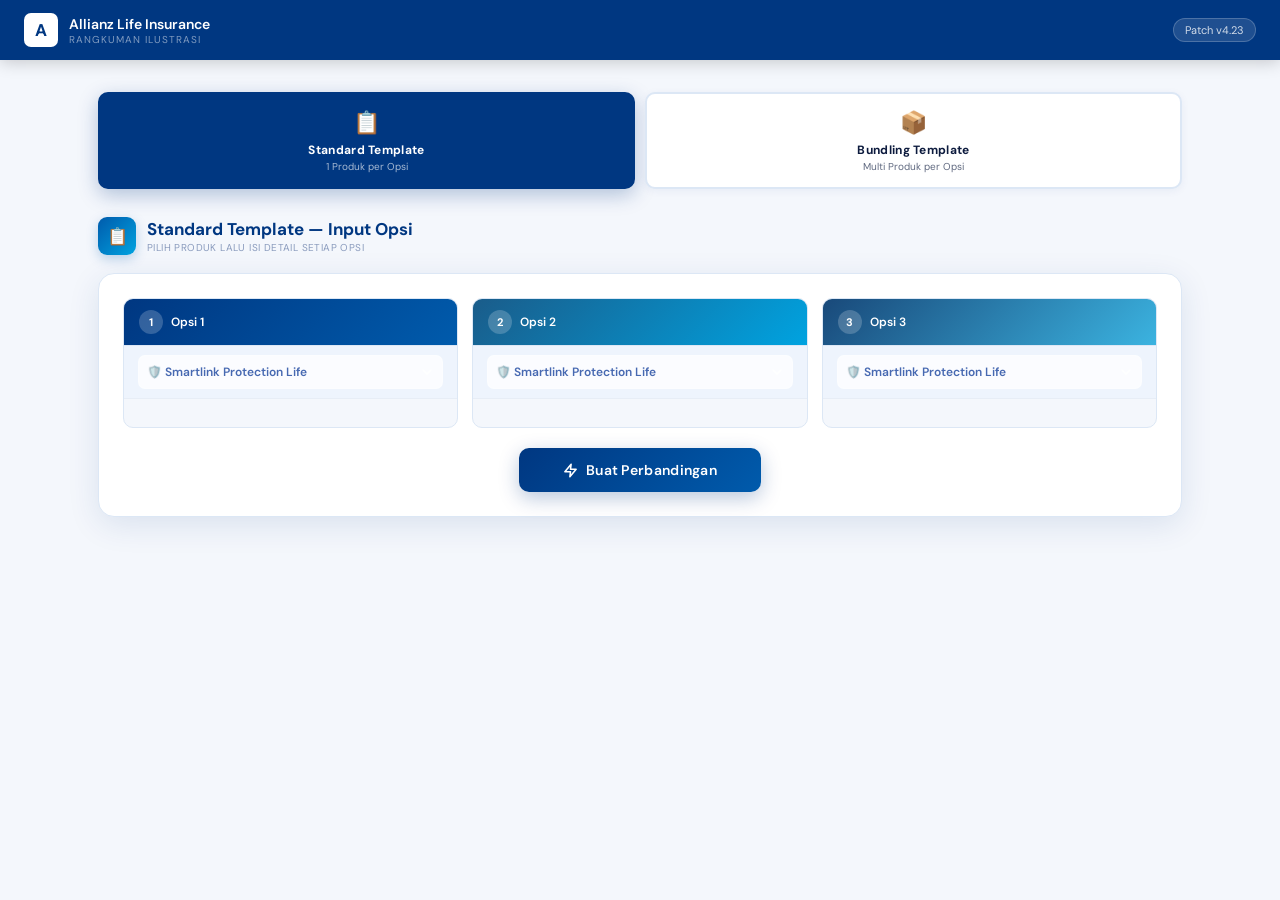
==== commit 84b3cbfd: "Update index.html" ====
--- a/index.html
+++ b/index.html
@@ -26,8 +26,8 @@
                 <div class="tsub">Rangkuman Ilustrasi</div>
             </div>
         </div>
-        <div class="tbadge" onclick="checkUpdate(4.22)">
-            Patch v4.22
+        <div class="tbadge" onclick="checkUpdate(4.23)">
+            Patch v4.23
         </div>
     </nav>
 
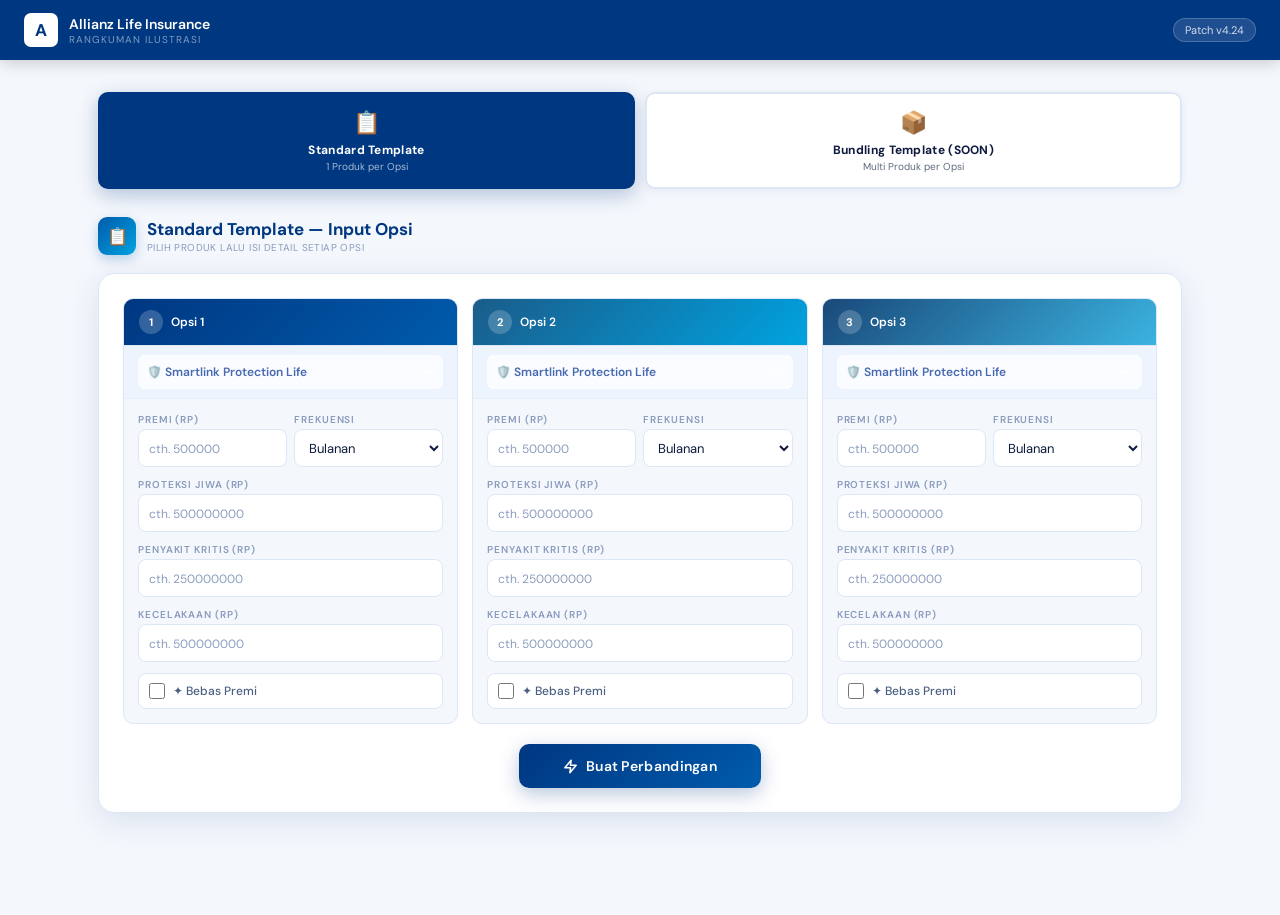
==== commit c238d616: "Update index.html" ====
--- a/index.html
+++ b/index.html
@@ -26,8 +26,8 @@
                 <div class="tsub">Rangkuman Ilustrasi</div>
             </div>
         </div>
-        <div class="tbadge" onclick="checkUpdate(4.23)">
-            Patch v4.23
+        <div class="tbadge" onclick="checkUpdate(4.24)">
+            Patch v4.24
         </div>
     </nav>
 
@@ -42,7 +42,7 @@
             </div>
             <div class="ptab" onclick="switchTemplate('bunSOON',this)">
                 <div class="ptab-ico">📦</div>
-                <div class="ptab-lbl">Bundling Template</div>
+                <div class="ptab-lbl">Bundling Template (SOON)</div>
                 <div class="ptab-sub">Multi Produk per Opsi</div>
             </div>
         </div>
@@ -164,7 +164,7 @@
             </div>
         </div>
     
-        <div class="prod-panel" id="panel-bunSOON">SOON AVAILABLE</div>
+        <div class="prod-panel" id="panel-bunSOON">ON-GOING</div>
         <!-- ══════════════════════════════════════════ -->
         <!-- PANEL: BUNDLING TEMPLATE                   -->
         <!-- ══════════════════════════════════════════ -->
